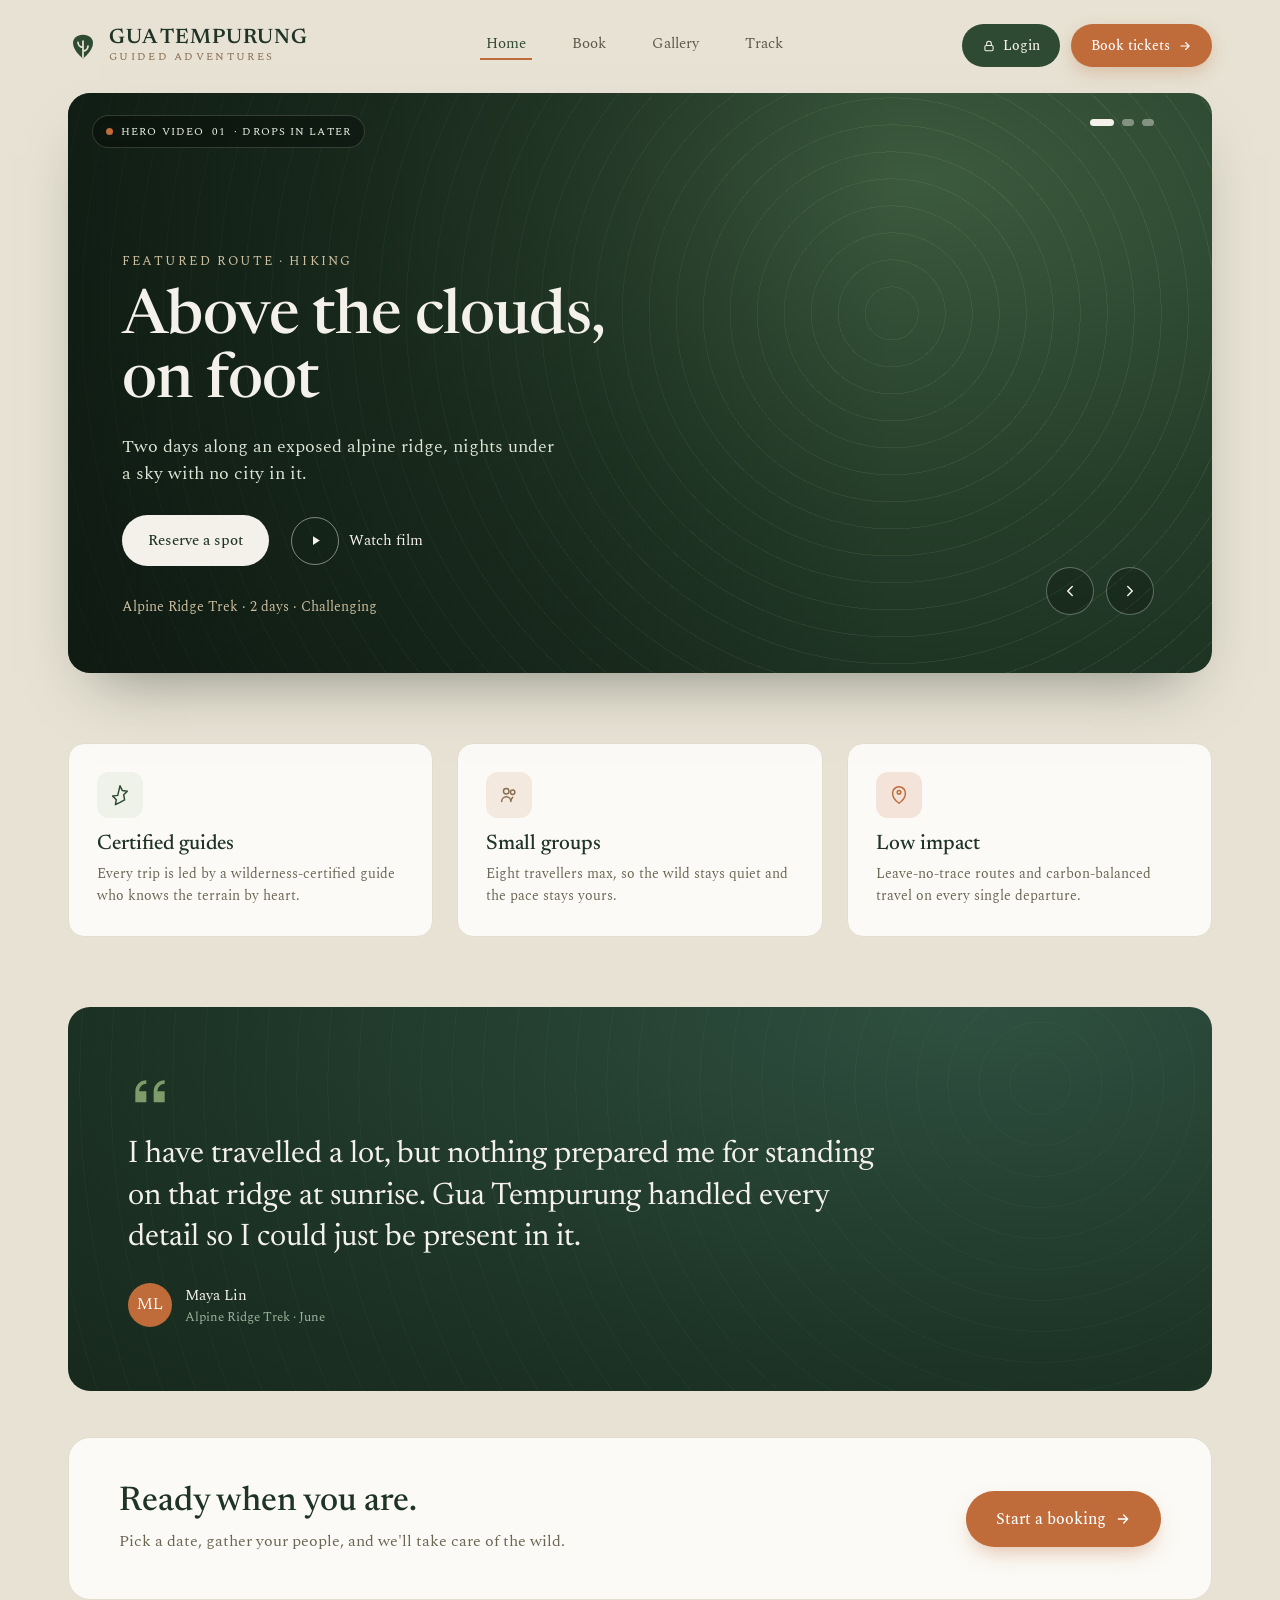
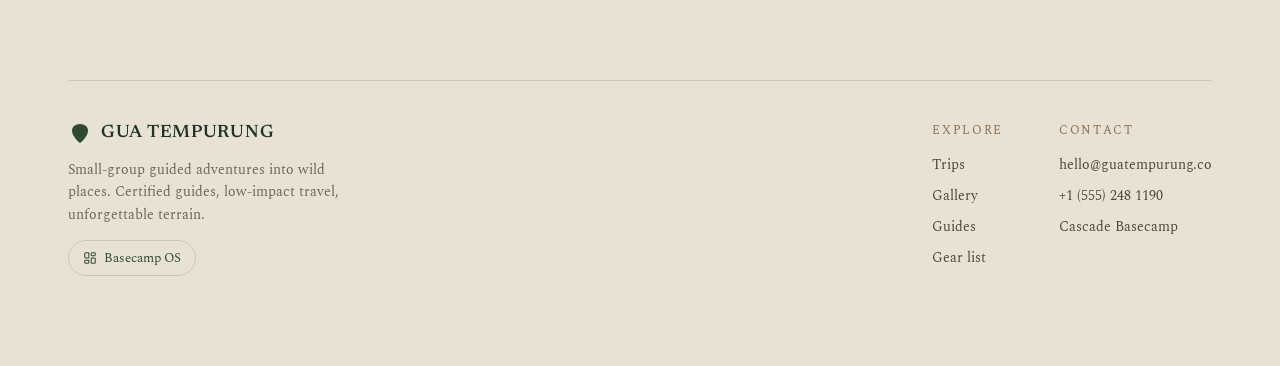
==== index.html @ bd35d7b7 "[Phase 9/Task 3] Desktop header Login button beside Book tickets === TECHNICAL CHANGES === • index.h" ====
<!DOCTYPE html>
<html lang="en">
<head>
  <meta charset="utf-8">
  <meta name="viewport" content="width=device-width, initial-scale=1">
  <title>Gua Tempurung — Guided Adventures</title>
  <link rel="preconnect" href="https://fonts.googleapis.com">
  <link rel="preconnect" href="https://fonts.gstatic.com" crossorigin>
  <link href="https://fonts.googleapis.com/css2?family=Newsreader:ital,opsz,wght@0,6..72,400;0,6..72,500;0,6..72,600;1,6..72,400;1,6..72,500&family=Spectral:ital,wght@0,300;0,400;0,500;0,600;1,400&display=swap" rel="stylesheet">
  <link rel="stylesheet" href="assets/css/base.css">
  <link rel="stylesheet" href="assets/css/landing.css">
</head>
<body>

<!-- ================= DESKTOP VIEW ================= -->
<div class="view-desktop wt-scroll">
  <div style="max-width:1200px;margin:0 auto;padding:0 28px 90px;">

    <header style="display:flex;align-items:center;justify-content:space-between;padding:24px 0 26px;">
      <div style="display:flex;align-items:center;gap:11px;">
        <svg width="30" height="30" viewBox="0 0 24 24" fill="none"><path d="M12 22C12 22 4 16 4 9.5C4 6 7 3 12 3C17 3 20 6 20 9.5C20 16 12 22 12 22Z" fill="#2f4a32"/><path d="M12 21V8M12 13C9.5 13 8 11 8 9M12 16C14.5 16 16 14 16 12" stroke="#e7e2d4" stroke-width="1.4" stroke-linecap="round"/></svg>
        <div style="line-height:1;">
          <div style="font-family:'Newsreader',serif;font-size:21px;font-weight:600;letter-spacing:.04em;color:#1f3326;">GUA TEMPURUNG</div>
          <div style="font-size:10.5px;letter-spacing:.22em;text-transform:uppercase;color:#8a6d4f;margin-top:3px;">Guided Adventures</div>
        </div>
      </div>
      <nav data-tab-group="landing" style="display:flex;align-items:center;gap:34px;">
        <button class="nav-link is-active" data-action="goHome" data-tab="home">Home</button>
        <button class="nav-link" data-action="goBook" data-tab="book">Book</button>
        <button class="nav-link" data-action="goGallery" data-tab="gallery">Gallery</button>
        <button class="nav-link" data-action="goTrack" data-tab="track">Track</button>
      </nav>
      <div style="display:flex;align-items:center;gap:11px;">
        <a href="login/" class="btn-green" style="display:flex;align-items:center;gap:7px;background:#2f4a32;color:#f4f1ea;font-size:14px;font-weight:500;padding:11px 20px;border-radius:999px;"><svg width="14" height="14" viewBox="0 0 24 24" fill="none"><rect x="5" y="11" width="14" height="9" rx="2" stroke="currentColor" stroke-width="1.8"/><path d="M8 11V8a4 4 0 018 0v3" stroke="currentColor" stroke-width="1.8"/></svg>Login</a>
        <button class="btn-orange" data-action="goBook" style="display:flex;align-items:center;gap:8px;background:#bf6b3a;color:#fff;font-size:14px;font-weight:500;padding:11px 20px;border-radius:999px;box-shadow:0 6px 16px rgba(191,107,58,.28);">Book tickets <svg width="14" height="14" viewBox="0 0 24 24" fill="none"><path d="M5 12h14M13 6l6 6-6 6" stroke="currentColor" stroke-width="2" stroke-linecap="round" stroke-linejoin="round"/></svg></button>
      </div>
    </header>

    <main data-panel-group="landing">

      <!-- ---------- HOME ---------- -->
      <section data-panel="home">
        <div style="position:relative;height:580px;border-radius:22px;overflow:hidden;box-shadow:0 30px 60px -30px rgba(22,38,27,.5);">
          <div data-bind-style="heroBg" style="position:absolute;inset:0;background:repeating-radial-gradient(circle at 72% 38%, transparent 0 26px, rgba(168,192,138,.10) 26px 27px), radial-gradient(120% 130% at 75% 15%, #3c5a3e 0%, #243d29 45%, #16261b 100%);"></div>
          <div style="position:absolute;inset:0;background:linear-gradient(90deg, rgba(11,20,14,.72) 0%, rgba(11,20,14,.35) 45%, transparent 72%);"></div>

          <div style="position:absolute;top:22px;left:24px;display:flex;align-items:center;gap:8px;background:rgba(0,0,0,.32);backdrop-filter:blur(4px);border:1px solid rgba(255,255,255,.16);color:#e9efe2;font-size:11px;letter-spacing:.1em;text-transform:uppercase;padding:7px 13px;border-radius:999px;">
            <span style="width:7px;height:7px;border-radius:50%;background:#bf6b3a;"></span>Hero video <span data-bind="heroNum">01</span> · drops in later
          </div>

          <div style="position:absolute;left:54px;bottom:56px;max-width:560px;color:#f4f1ea;">
            <div data-bind="heroKicker" style="font-size:13px;letter-spacing:.16em;text-transform:uppercase;color:#cdbf9f;margin-bottom:16px;">Featured route · Hiking</div>
            <h1 data-bind="heroTitle" style="font-family:'Newsreader',serif;font-weight:500;font-size:62px;line-height:1.03;margin:0 0 18px;letter-spacing:-.01em;">Above the clouds, on foot</h1>
            <p data-bind="heroSub" style="font-size:18px;line-height:1.5;color:#dfe6d6;margin:0 0 28px;max-width:440px;">Two days along an exposed alpine ridge, nights under a sky with no city in it.</p>
            <div style="display:flex;align-items:center;gap:16px;">
              <button data-action="goBook" style="display:flex;align-items:center;gap:9px;background:#f4f1ea;color:#1f3326;font-size:15px;font-weight:500;padding:14px 26px;border-radius:999px;">Reserve a spot</button>
              <button style="display:flex;align-items:center;gap:10px;color:#f4f1ea;font-size:15px;"><span style="display:flex;align-items:center;justify-content:center;width:48px;height:48px;border-radius:50%;border:1px solid rgba(255,255,255,.45);"><svg width="15" height="15" viewBox="0 0 24 24" fill="#f4f1ea"><path d="M8 5v14l11-7z"/></svg></span>Watch film</button>
            </div>
            <div data-bind="heroMeta" style="margin-top:30px;font-size:14px;color:#cdbf9f;">Alpine Ridge Trek · 2 days · Challenging</div>
          </div>

          <button data-action="heroPrev" style="position:absolute;right:118px;bottom:58px;width:48px;height:48px;border-radius:50%;border:1px solid rgba(255,255,255,.3);background:rgba(0,0,0,.22);color:#f4f1ea;display:flex;align-items:center;justify-content:center;"><svg width="18" height="18" viewBox="0 0 24 24" fill="none"><path d="M15 18l-6-6 6-6" stroke="currentColor" stroke-width="2" stroke-linecap="round" stroke-linejoin="round"/></svg></button>
          <button data-action="heroNext" style="position:absolute;right:58px;bottom:58px;width:48px;height:48px;border-radius:50%;border:1px solid rgba(255,255,255,.3);background:rgba(0,0,0,.22);color:#f4f1ea;display:flex;align-items:center;justify-content:center;"><svg width="18" height="18" viewBox="0 0 24 24" fill="none"><path d="M9 18l6-6-6-6" stroke="currentColor" stroke-width="2" stroke-linecap="round" stroke-linejoin="round"/></svg></button>

          <div data-hero-dots style="position:absolute;right:58px;top:26px;display:flex;gap:8px;">
            <button class="hero-dot" data-action="heroDot" data-arg="0" style="width:24px;height:7px;border-radius:999px;background:#f4f1ea;transition:all .3s;"></button>
            <button class="hero-dot" data-action="heroDot" data-arg="1" style="width:7px;height:7px;border-radius:999px;background:rgba(244,241,234,.42);transition:all .3s;"></button>
            <button class="hero-dot" data-action="heroDot" data-arg="2" style="width:7px;height:7px;border-radius:999px;background:rgba(244,241,234,.42);transition:all .3s;"></button>
          </div>
        </div>

        <div style="display:grid;grid-template-columns:repeat(3,1fr);gap:24px;margin-top:70px;">
          <div style="background:#fbfaf6;border:1px solid #e3ddcd;border-radius:16px;padding:28px;">
            <div style="width:46px;height:46px;border-radius:12px;background:#eef2e8;display:flex;align-items:center;justify-content:center;margin-bottom:16px;"><svg width="22" height="22" viewBox="0 0 24 24" fill="none"><path d="M12 2l2.5 5 5.5.8-4 3.9 1 5.5L12 20l-5 2.6 1-5.5-4-3.9 5.5-.8z" stroke="#2f4a32" stroke-width="1.6" stroke-linejoin="round"/></svg></div>
            <h3 style="font-family:'Newsreader',serif;font-weight:500;font-size:21px;margin:0 0 8px;color:#1f3326;">Certified guides</h3>
            <p style="font-size:14px;line-height:1.6;color:#6b6553;margin:0;">Every trip is led by a wilderness-certified guide who knows the terrain by heart.</p>
          </div>
          <div style="background:#fbfaf6;border:1px solid #e3ddcd;border-radius:16px;padding:28px;">
            <div style="width:46px;height:46px;border-radius:12px;background:#f3e9df;display:flex;align-items:center;justify-content:center;margin-bottom:16px;"><svg width="22" height="22" viewBox="0 0 24 24" fill="none"><circle cx="9" cy="8" r="3" stroke="#8a6d4f" stroke-width="1.6"/><circle cx="16" cy="9" r="2.4" stroke="#8a6d4f" stroke-width="1.6"/><path d="M4 19c0-2.8 2.2-5 5-5s5 2.2 5 5M14 19c0-1.9.8-3.6 2-4.5" stroke="#8a6d4f" stroke-width="1.6" stroke-linecap="round"/></svg></div>
            <h3 style="font-family:'Newsreader',serif;font-weight:500;font-size:21px;margin:0 0 8px;color:#1f3326;">Small groups</h3>
            <p style="font-size:14px;line-height:1.6;color:#6b6553;margin:0;">Eight travellers max, so the wild stays quiet and the pace stays yours.</p>
          </div>
          <div style="background:#fbfaf6;border:1px solid #e3ddcd;border-radius:16px;padding:28px;">
            <div style="width:46px;height:46px;border-radius:12px;background:#f3e3d8;display:flex;align-items:center;justify-content:center;margin-bottom:16px;"><svg width="22" height="22" viewBox="0 0 24 24" fill="none"><path d="M12 21s-7-5-7-11a7 7 0 0114 0c0 6-7 11-7 11z" stroke="#bf6b3a" stroke-width="1.6"/><path d="M12 11a2 2 0 100-4 2 2 0 000 4z" stroke="#bf6b3a" stroke-width="1.6"/></svg></div>
            <h3 style="font-family:'Newsreader',serif;font-weight:500;font-size:21px;margin:0 0 8px;color:#1f3326;">Low impact</h3>
            <p style="font-size:14px;line-height:1.6;color:#6b6553;margin:0;">Leave-no-trace routes and carbon-balanced travel on every single departure.</p>
          </div>
        </div>

        <div style="margin-top:70px;background:radial-gradient(120% 160% at 80% 0%, #2f5040 0%, #1c3325 60%, #16261b 100%);border-radius:22px;padding:64px 60px;position:relative;overflow:hidden;">
          <div style="position:absolute;inset:0;opacity:.4;background:repeating-radial-gradient(circle at 85% 20%, transparent 0 30px, rgba(168,192,138,.10) 30px 31px);"></div>
          <div style="position:relative;max-width:760px;">
            <svg width="44" height="44" viewBox="0 0 24 24" fill="#7e9b6a" style="margin-bottom:12px;"><path d="M10 11H6a4 4 0 014-4V5a6 6 0 00-6 6v6h6v-6zm10 0h-4a4 4 0 014-4V5a6 6 0 00-6 6v6h6v-6z"/></svg>
            <p style="font-family:'Newsreader',serif;font-weight:400;font-size:31px;line-height:1.35;color:#f4f1ea;margin:0 0 24px;">I have travelled a lot, but nothing prepared me for standing on that ridge at sunrise. Gua Tempurung handled every detail so I could just be present in it.</p>
            <div style="display:flex;align-items:center;gap:13px;">
              <div style="width:44px;height:44px;border-radius:50%;background:#bf6b3a;color:#fff;display:flex;align-items:center;justify-content:center;font-family:'Newsreader',serif;font-size:16px;">ML</div>
              <div><div style="color:#f4f1ea;font-size:15px;">Maya Lin</div><div style="color:#9bb39a;font-size:13px;">Alpine Ridge Trek · June</div></div>
            </div>
          </div>
        </div>

        <div style="margin-top:46px;display:flex;align-items:center;justify-content:space-between;gap:30px;background:#fbfaf6;border:1px solid #e3ddcd;border-radius:22px;padding:46px 50px;flex-wrap:wrap;">
          <div>
            <h2 style="font-family:'Newsreader',serif;font-weight:500;font-size:34px;line-height:1.08;margin:0 0 8px;color:#1f3326;">Ready when you are.</h2>
            <p style="font-size:16px;color:#6b6553;margin:0;">Pick a date, gather your people, and we'll take care of the wild.</p>
          </div>
          <button class="btn-orange" data-action="goBook" style="display:flex;align-items:center;gap:9px;background:#bf6b3a;color:#fff;font-size:16px;font-weight:500;padding:16px 30px;border-radius:999px;box-shadow:0 10px 22px -8px rgba(191,107,58,.5);white-space:nowrap;">Start a booking <svg width="16" height="16" viewBox="0 0 24 24" fill="none"><path d="M5 12h14M13 6l6 6-6 6" stroke="currentColor" stroke-width="2" stroke-linecap="round" stroke-linejoin="round"/></svg></button>
        </div>
      </section>

      <!-- ---------- BOOK ---------- -->
      <section data-panel="book" hidden style="padding-top:8px;">
        <div style="margin-bottom:30px;">
          <div style="font-size:12px;letter-spacing:.18em;text-transform:uppercase;color:#8a6d4f;margin-bottom:10px;">Book tickets</div>
          <h2 style="font-family:'Newsreader',serif;font-weight:500;font-size:38px;line-height:1.05;margin:0;color:#1f3326;">Reserve your visit</h2>
        </div>
        <div style="display:grid;grid-template-columns:1fr 380px;gap:30px;align-items:start;">
          <div style="display:flex;flex-direction:column;gap:26px;">
            <div style="background:#fbfaf6;border:1px solid #e3ddcd;border-radius:16px;padding:26px;">
              <div style="display:flex;align-items:center;justify-content:space-between;margin-bottom:20px;">
                <div style="font-size:13px;letter-spacing:.1em;text-transform:uppercase;color:#8a6d4f;">Choose a date</div>
                <div style="display:flex;align-items:center;gap:10px;">
                  <button class="btn-soft" data-action="prevMonth" style="width:36px;height:36px;border-radius:10px;border:1px solid #ddd6c5;background:#fff;color:#2f4a32;display:flex;align-items:center;justify-content:center;"><svg width="16" height="16" viewBox="0 0 24 24" fill="none"><path d="M15 18l-6-6 6-6" stroke="currentColor" stroke-width="2" stroke-linecap="round" stroke-linejoin="round"/></svg></button>
                  <span data-bind="calLabel" style="font-family:'Newsreader',serif;font-size:20px;color:#1f3326;min-width:168px;text-align:center;">July 2026</span>
                  <button class="btn-soft" data-action="nextMonth" style="width:36px;height:36px;border-radius:10px;border:1px solid #ddd6c5;background:#fff;color:#2f4a32;display:flex;align-items:center;justify-content:center;"><svg width="16" height="16" viewBox="0 0 24 24" fill="none"><path d="M9 18l6-6-6-6" stroke="currentColor" stroke-width="2" stroke-linecap="round" stroke-linejoin="round"/></svg></button>
                </div>
              </div>
              <div style="display:grid;grid-template-columns:repeat(7,1fr);gap:6px;margin-bottom:8px;">
                <span style="text-align:center;font-size:11px;letter-spacing:.04em;text-transform:uppercase;color:#9a9382;padding:4px 0;">Sun</span>
                <span style="text-align:center;font-size:11px;letter-spacing:.04em;text-transform:uppercase;color:#9a9382;padding:4px 0;">Mon</span>
                <span style="text-align:center;font-size:11px;letter-spacing:.04em;text-transform:uppercase;color:#9a9382;padding:4px 0;">Tue</span>
                <span style="text-align:center;font-size:11px;letter-spacing:.04em;text-transform:uppercase;color:#9a9382;padding:4px 0;">Wed</span>
                <span style="text-align:center;font-size:11px;letter-spacing:.04em;text-transform:uppercase;color:#9a9382;padding:4px 0;">Thu</span>
                <span style="text-align:center;font-size:11px;letter-spacing:.04em;text-transform:uppercase;color:#9a9382;padding:4px 0;">Fri</span>
                <span style="text-align:center;font-size:11px;letter-spacing:.04em;text-transform:uppercase;color:#9a9382;padding:4px 0;">Sat</span>
              </div>
              <div data-cal-grid="landing" style="display:grid;grid-template-columns:repeat(7,1fr);gap:6px;"></div>
              <div style="display:flex;align-items:center;gap:18px;margin-top:16px;padding-top:14px;border-top:1px solid #ece6d7;font-size:12px;color:#6b6553;">
                <span style="display:flex;align-items:center;gap:6px;"><span style="width:8px;height:8px;border-radius:50%;background:#2f4a32;"></span>Available</span>
                <span style="display:flex;align-items:center;gap:6px;"><span style="width:8px;height:8px;border-radius:50%;background:#c47a3f;"></span>Limited</span>
                <span style="display:flex;align-items:center;gap:6px;"><span style="width:8px;height:8px;border-radius:50%;background:#cbbfae;"></span>Sold out</span>
              </div>
            </div>
          </div>

          <div style="position:sticky;top:78px;background:#16261b;border-radius:18px;padding:28px;color:#f4f1ea;box-shadow:0 24px 44px -26px rgba(22,38,27,.7);">
            <div style="font-size:12px;letter-spacing:.16em;text-transform:uppercase;color:#9bb39a;margin-bottom:18px;">Your visit</div>
            <div data-bind="selWeekdayLabel" style="font-size:13px;color:#9bb39a;margin-bottom:5px;">Saturday</div>
            <div data-bind="selDateBig" style="font-family:'Newsreader',serif;font-size:36px;line-height:1;margin-bottom:3px;">Jul 12</div>
            <div data-bind="selYearLabel" style="font-size:15px;color:#bcd0b4;margin-bottom:18px;">2026</div>

            <!-- confirmation -->
            <div data-show="hasBooked" hidden style="text-align:center;padding:6px 0 4px;">
              <div style="width:54px;height:54px;border-radius:50%;background:#2f4a32;display:flex;align-items:center;justify-content:center;margin:0 auto 14px;"><svg width="26" height="26" viewBox="0 0 24 24" fill="none"><path d="M5 12l4 4L19 7" stroke="#f4f1ea" stroke-width="2.5" stroke-linecap="round" stroke-linejoin="round"/></svg></div>
              <div style="font-family:'Newsreader',serif;font-size:23px;margin-bottom:5px;">Tickets booked</div>
              <div style="font-size:14px;color:#bcd0b4;margin-bottom:12px;"><span data-bind="lastTickets">2</span> ticket(s) · <span data-bind="selDateBig">Jul 12</span>, <span data-bind="selYearLabel">2026</span></div>
              <div style="display:inline-flex;align-items:center;gap:8px;background:rgba(255,255,255,.08);border:1px solid rgba(255,255,255,.14);border-radius:999px;padding:8px 15px;font-size:14px;color:#cdd9c5;">Reference <span data-bind="lastRef" style="font-family:'Newsreader',serif;color:#fff;letter-spacing:.03em;">GT-2050</span></div>
              <button class="btn-orange" data-action="goTrack" style="width:100%;margin-top:18px;background:#bf6b3a;color:#fff;font-size:15px;font-weight:500;padding:14px;border-radius:11px;">Track this booking</button>
              <button data-action="clearBooking" style="width:100%;margin-top:10px;background:rgba(255,255,255,.1);border:1px solid rgba(255,255,255,.18);color:#f4f1ea;font-size:15px;padding:13px;border-radius:11px;">Book another date</button>
            </div>

            <!-- booking open -->
            <div data-show="bookingOpen">
              <div style="display:flex;align-items:center;justify-content:space-between;margin-bottom:11px;">
                <span data-bind="spotsLeftLabel" data-bind-style="availChipStyle" style="display:inline-flex;align-items:center;gap:7px;padding:5px 12px;border-radius:999px;background:#dfe9da;color:#2f4a32;font-size:13px;font-weight:600;"><span style="width:7px;height:7px;border-radius:50%;background:currentColor;"></span>28 of 40 left</span>
                <span data-bind="availPctLabel" style="font-size:13px;color:#9bb39a;">30% booked</span>
              </div>
              <div style="height:7px;border-radius:999px;background:rgba(255,255,255,.12);overflow:hidden;margin-bottom:22px;"><div data-bind-style="availFillStyle" style="width:30%;height:100%;border-radius:999px;background:#2f4a32;"></div></div>

              <div data-show="selSoldout" hidden style="background:rgba(168,85,46,.16);border:1px solid rgba(191,107,58,.4);border-radius:12px;padding:16px;text-align:center;color:#e9c4ad;font-size:14px;line-height:1.5;">This date is sold out. Pick another date on the calendar.</div>

              <div data-show="selAvailable">
                <div style="display:flex;align-items:center;justify-content:space-between;margin-bottom:16px;">
                  <span style="color:#cdd9c5;font-size:15px;">Tickets</span>
                  <div style="display:flex;align-items:center;gap:14px;">
                    <button data-action="decTicket" style="width:36px;height:36px;border-radius:10px;border:1px solid rgba(255,255,255,.25);color:#f4f1ea;font-size:20px;display:flex;align-items:center;justify-content:center;">−</button>
                    <span data-bind="ticketQty" style="font-family:'Newsreader',serif;font-size:24px;min-width:24px;text-align:center;">2</span>
                    <button data-action="incTicket" style="width:36px;height:36px;border-radius:10px;border:1px solid rgba(255,255,255,.25);color:#f4f1ea;font-size:20px;display:flex;align-items:center;justify-content:center;">+</button>
                  </div>
                </div>
                <div style="display:flex;flex-direction:column;gap:11px;font-size:15px;border-top:1px solid rgba(255,255,255,.12);padding-top:16px;">
                  <div style="display:flex;justify-content:space-between;"><span style="color:#cdd9c5;"><span data-bind="ticketPriceLabel">$48</span> × <span data-bind="ticketQty">2</span></span><span data-bind="ticketTotalLabel">$96</span></div>
                  <div style="display:flex;justify-content:space-between;align-items:baseline;border-top:1px solid rgba(255,255,255,.12);padding-top:14px;"><span style="color:#cdd9c5;">Total</span><span data-bind="ticketTotalLabel" style="font-family:'Newsreader',serif;font-size:28px;">$96</span></div>
                </div>
                <button class="btn-orange" data-action="bookTickets" style="width:100%;margin-top:20px;background:#bf6b3a;color:#fff;font-size:16px;font-weight:500;padding:15px;border-radius:12px;">Book tickets</button>
                <div style="display:flex;align-items:center;gap:8px;justify-content:center;margin-top:14px;font-size:12.5px;color:#9bb39a;"><svg width="13" height="13" viewBox="0 0 24 24" fill="none"><rect x="5" y="11" width="14" height="9" rx="2" stroke="currentColor" stroke-width="1.8"/><path d="M8 11V8a4 4 0 018 0v3" stroke="currentColor" stroke-width="1.8"/></svg>Free cancellation up to 7 days before</div>
              </div>
            </div>
          </div>
        </div>
      </section>

      <!-- ---------- GALLERY ---------- -->
      <section data-panel="gallery" hidden style="padding-top:8px;">
        <div style="display:flex;align-items:flex-end;justify-content:space-between;margin-bottom:26px;flex-wrap:wrap;gap:18px;">
          <div>
            <div style="font-size:12px;letter-spacing:.18em;text-transform:uppercase;color:#8a6d4f;margin-bottom:10px;">Gallery</div>
            <h2 style="font-family:'Newsreader',serif;font-weight:500;font-size:38px;line-height:1.05;margin:0;color:#1f3326;">From the field</h2>
          </div>
          <div data-gal-toggle style="display:flex;background:#fbfaf6;border:1px solid #e3ddcd;border-radius:999px;padding:4px;">
            <button class="gal-toggle is-active" data-action="setGalVideos" data-gtab="videos"><svg width="15" height="15" viewBox="0 0 24 24" fill="none"><rect x="3" y="6" width="13" height="12" rx="2" stroke="currentColor" stroke-width="1.8"/><path d="M16 10l5-3v10l-5-3" stroke="currentColor" stroke-width="1.8" stroke-linejoin="round"/></svg>Videos</button>
            <button class="gal-toggle" data-action="setGalPhotos" data-gtab="photos"><svg width="15" height="15" viewBox="0 0 24 24" fill="none"><rect x="3" y="4" width="18" height="16" rx="2" stroke="currentColor" stroke-width="1.8"/><circle cx="8.5" cy="9" r="1.7" stroke="currentColor" stroke-width="1.6"/><path d="M5 18l5-5 4 3 2-2 3 3" stroke="currentColor" stroke-width="1.8" stroke-linejoin="round"/></svg>Photos</button>
          </div>
        </div>

        <div data-gallery="videos" style="display:grid;grid-template-columns:repeat(3,1fr);gap:20px;">
          <div class="hov-lift" style="position:relative;height:230px;border-radius:16px;overflow:hidden;background:radial-gradient(120% 120% at 70% 20%, #3c5a3e, #16261b);cursor:pointer;"><div style="position:absolute;inset:0;background:linear-gradient(180deg, transparent 40%, rgba(11,20,14,.7) 100%);"></div><span style="position:absolute;top:13px;left:13px;display:flex;align-items:center;gap:6px;background:rgba(0,0,0,.35);border:1px solid rgba(255,255,255,.18);color:#e9efe2;font-size:10.5px;letter-spacing:.08em;text-transform:uppercase;padding:5px 10px;border-radius:999px;"><span style="width:6px;height:6px;border-radius:50%;background:#bf6b3a;"></span>Video · later</span><span style="position:absolute;top:50%;left:50%;transform:translate(-50%,-50%);width:56px;height:56px;border-radius:50%;background:rgba(244,241,234,.92);display:flex;align-items:center;justify-content:center;"><svg width="20" height="20" viewBox="0 0 24 24" fill="#1f3326"><path d="M8 5v14l11-7z"/></svg></span><span style="position:absolute;bottom:13px;left:14px;color:#f4f1ea;font-family:'Newsreader',serif;font-size:18px;">Summit at dawn</span><span style="position:absolute;bottom:14px;right:14px;background:rgba(0,0,0,.5);color:#f4f1ea;font-size:12px;padding:3px 9px;border-radius:6px;font-variant-numeric:tabular-nums;">1:24</span></div>
          <div class="hov-lift" style="position:relative;height:230px;border-radius:16px;overflow:hidden;background:radial-gradient(120% 120% at 70% 20%, #2f5a52, #14292a);cursor:pointer;"><div style="position:absolute;inset:0;background:linear-gradient(180deg, transparent 40%, rgba(11,20,14,.7) 100%);"></div><span style="position:absolute;top:13px;left:13px;display:flex;align-items:center;gap:6px;background:rgba(0,0,0,.35);border:1px solid rgba(255,255,255,.18);color:#e9efe2;font-size:10.5px;letter-spacing:.08em;text-transform:uppercase;padding:5px 10px;border-radius:999px;"><span style="width:6px;height:6px;border-radius:50%;background:#bf6b3a;"></span>Video · later</span><span style="position:absolute;top:50%;left:50%;transform:translate(-50%,-50%);width:56px;height:56px;border-radius:50%;background:rgba(244,241,234,.92);display:flex;align-items:center;justify-content:center;"><svg width="20" height="20" viewBox="0 0 24 24" fill="#1f3326"><path d="M8 5v14l11-7z"/></svg></span><span style="position:absolute;bottom:13px;left:14px;color:#f4f1ea;font-family:'Newsreader',serif;font-size:18px;">River run</span><span style="position:absolute;bottom:14px;right:14px;background:rgba(0,0,0,.5);color:#f4f1ea;font-size:12px;padding:3px 9px;border-radius:6px;font-variant-numeric:tabular-nums;">0:58</span></div>
          <div class="hov-lift" style="position:relative;height:230px;border-radius:16px;overflow:hidden;background:radial-gradient(120% 120% at 70% 20%, #5a4a32, #211a12);cursor:pointer;"><div style="position:absolute;inset:0;background:linear-gradient(180deg, transparent 40%, rgba(11,20,14,.7) 100%);"></div><span style="position:absolute;top:13px;left:13px;display:flex;align-items:center;gap:6px;background:rgba(0,0,0,.35);border:1px solid rgba(255,255,255,.18);color:#e9efe2;font-size:10.5px;letter-spacing:.08em;text-transform:uppercase;padding:5px 10px;border-radius:999px;"><span style="width:6px;height:6px;border-radius:50%;background:#bf6b3a;"></span>Video · later</span><span style="position:absolute;top:50%;left:50%;transform:translate(-50%,-50%);width:56px;height:56px;border-radius:50%;background:rgba(244,241,234,.92);display:flex;align-items:center;justify-content:center;"><svg width="20" height="20" viewBox="0 0 24 24" fill="#1f3326"><path d="M8 5v14l11-7z"/></svg></span><span style="position:absolute;bottom:13px;left:14px;color:#f4f1ea;font-family:'Newsreader',serif;font-size:18px;">Into the canyon</span><span style="position:absolute;bottom:14px;right:14px;background:rgba(0,0,0,.5);color:#f4f1ea;font-size:12px;padding:3px 9px;border-radius:6px;font-variant-numeric:tabular-nums;">2:10</span></div>
          <div class="hov-lift" style="position:relative;height:230px;border-radius:16px;overflow:hidden;background:radial-gradient(120% 120% at 70% 20%, #46603a, #1b2913);cursor:pointer;"><div style="position:absolute;inset:0;background:linear-gradient(180deg, transparent 40%, rgba(11,20,14,.7) 100%);"></div><span style="position:absolute;top:13px;left:13px;display:flex;align-items:center;gap:6px;background:rgba(0,0,0,.35);border:1px solid rgba(255,255,255,.18);color:#e9efe2;font-size:10.5px;letter-spacing:.08em;text-transform:uppercase;padding:5px 10px;border-radius:999px;"><span style="width:6px;height:6px;border-radius:50%;background:#bf6b3a;"></span>Video · later</span><span style="position:absolute;top:50%;left:50%;transform:translate(-50%,-50%);width:56px;height:56px;border-radius:50%;background:rgba(244,241,234,.92);display:flex;align-items:center;justify-content:center;"><svg width="20" height="20" viewBox="0 0 24 24" fill="#1f3326"><path d="M8 5v14l11-7z"/></svg></span><span style="position:absolute;bottom:13px;left:14px;color:#f4f1ea;font-family:'Newsreader',serif;font-size:18px;">Forest light</span><span style="position:absolute;bottom:14px;right:14px;background:rgba(0,0,0,.5);color:#f4f1ea;font-size:12px;padding:3px 9px;border-radius:6px;font-variant-numeric:tabular-nums;">1:46</span></div>
          <div class="hov-lift" style="position:relative;height:230px;border-radius:16px;overflow:hidden;background:radial-gradient(120% 120% at 70% 20%, #2c3b4f, #121821);cursor:pointer;"><div style="position:absolute;inset:0;background:linear-gradient(180deg, transparent 40%, rgba(11,20,14,.7) 100%);"></div><span style="position:absolute;top:13px;left:13px;display:flex;align-items:center;gap:6px;background:rgba(0,0,0,.35);border:1px solid rgba(255,255,255,.18);color:#e9efe2;font-size:10.5px;letter-spacing:.08em;text-transform:uppercase;padding:5px 10px;border-radius:999px;"><span style="width:6px;height:6px;border-radius:50%;background:#bf6b3a;"></span>Video · later</span><span style="position:absolute;top:50%;left:50%;transform:translate(-50%,-50%);width:56px;height:56px;border-radius:50%;background:rgba(244,241,234,.92);display:flex;align-items:center;justify-content:center;"><svg width="20" height="20" viewBox="0 0 24 24" fill="#1f3326"><path d="M8 5v14l11-7z"/></svg></span><span style="position:absolute;bottom:13px;left:14px;color:#f4f1ea;font-family:'Newsreader',serif;font-size:18px;">Camp under stars</span><span style="position:absolute;bottom:14px;right:14px;background:rgba(0,0,0,.5);color:#f4f1ea;font-size:12px;padding:3px 9px;border-radius:6px;font-variant-numeric:tabular-nums;">3:02</span></div>
          <div class="hov-lift" style="position:relative;height:230px;border-radius:16px;overflow:hidden;background:radial-gradient(120% 120% at 70% 20%, #3c5a3e, #16261b);cursor:pointer;"><div style="position:absolute;inset:0;background:linear-gradient(180deg, transparent 40%, rgba(11,20,14,.7) 100%);"></div><span style="position:absolute;top:13px;left:13px;display:flex;align-items:center;gap:6px;background:rgba(0,0,0,.35);border:1px solid rgba(255,255,255,.18);color:#e9efe2;font-size:10.5px;letter-spacing:.08em;text-transform:uppercase;padding:5px 10px;border-radius:999px;"><span style="width:6px;height:6px;border-radius:50%;background:#bf6b3a;"></span>Video · later</span><span style="position:absolute;top:50%;left:50%;transform:translate(-50%,-50%);width:56px;height:56px;border-radius:50%;background:rgba(244,241,234,.92);display:flex;align-items:center;justify-content:center;"><svg width="20" height="20" viewBox="0 0 24 24" fill="#1f3326"><path d="M8 5v14l11-7z"/></svg></span><span style="position:absolute;bottom:13px;left:14px;color:#f4f1ea;font-family:'Newsreader',serif;font-size:18px;">Ridge traverse</span><span style="position:absolute;bottom:14px;right:14px;background:rgba(0,0,0,.5);color:#f4f1ea;font-size:12px;padding:3px 9px;border-radius:6px;font-variant-numeric:tabular-nums;">1:12</span></div>
        </div>

        <div data-gallery="photos" hidden style="display:grid;grid-template-columns:repeat(4,1fr);gap:18px;">
          <div><div class="img-slot" style="height:210px;">Drop image</div><div style="font-size:13px;color:#6b6553;margin-top:9px;padding-left:2px;">Trailhead</div></div>
          <div><div class="img-slot" style="height:210px;">Drop image</div><div style="font-size:13px;color:#6b6553;margin-top:9px;padding-left:2px;">Switchbacks</div></div>
          <div><div class="img-slot" style="height:210px;">Drop image</div><div style="font-size:13px;color:#6b6553;margin-top:9px;padding-left:2px;">Glacier melt</div></div>
          <div><div class="img-slot" style="height:210px;">Drop image</div><div style="font-size:13px;color:#6b6553;margin-top:9px;padding-left:2px;">Old growth</div></div>
          <div><div class="img-slot" style="height:210px;">Drop image</div><div style="font-size:13px;color:#6b6553;margin-top:9px;padding-left:2px;">Cliff edge</div></div>
          <div><div class="img-slot" style="height:210px;">Drop image</div><div style="font-size:13px;color:#6b6553;margin-top:9px;padding-left:2px;">Base camp</div></div>
          <div><div class="img-slot" style="height:210px;">Drop image</div><div style="font-size:13px;color:#6b6553;margin-top:9px;padding-left:2px;">Wildflowers</div></div>
          <div><div class="img-slot" style="height:210px;">Drop image</div><div style="font-size:13px;color:#6b6553;margin-top:9px;padding-left:2px;">Summit view</div></div>
        </div>
      </section>

      <!-- ---------- TRACK ---------- -->
      <section data-panel="track" hidden style="padding-top:8px;max-width:840px;margin:0 auto;">
        <div style="text-align:center;margin-bottom:30px;">
          <div style="font-size:12px;letter-spacing:.18em;text-transform:uppercase;color:#8a6d4f;margin-bottom:10px;">Track</div>
          <h2 style="font-family:'Newsreader',serif;font-weight:500;font-size:38px;line-height:1.05;margin:0 0 8px;color:#1f3326;">Where's my booking?</h2>
          <p style="font-size:16px;color:#6b6553;margin:0;">Enter your reference to see your trip status in real time.</p>
        </div>
        <div style="display:flex;gap:12px;background:#fbfaf6;border:1px solid #e3ddcd;border-radius:16px;padding:16px;margin-bottom:26px;flex-wrap:wrap;">
          <input class="inp" value="GT-2048" style="flex:1;min-width:160px;border:1px solid #ddd6c5;border-radius:11px;padding:13px 15px;background:#fff;font-size:15px;color:#23291f;letter-spacing:.04em;">
          <input class="inp" placeholder="Email on booking" style="flex:1.4;min-width:200px;border:1px solid #ddd6c5;border-radius:11px;padding:13px 15px;background:#fff;font-size:15px;color:#23291f;">
          <button class="btn-green" style="background:#2f4a32;color:#f4f1ea;font-size:15px;font-weight:500;padding:13px 26px;border-radius:11px;">Track</button>
        </div>

        <div style="background:#fbfaf6;border:1px solid #e3ddcd;border-radius:18px;padding:30px 32px;">
          <div style="display:flex;align-items:center;justify-content:space-between;flex-wrap:wrap;gap:12px;border-bottom:1px solid #ece6d7;padding-bottom:22px;margin-bottom:26px;">
            <div>
              <div style="font-family:'Newsreader',serif;font-size:24px;color:#1f3326;">Gua Tempurung Entry · <span data-bind="trackTickets">2</span> tickets</div>
              <div style="font-size:14px;color:#8a6d4f;margin-top:3px;">Ref <span data-bind="trackRef">GT-2048</span> · <span data-bind="trackDate">Saturday, July 11</span></div>
            </div>
            <span style="display:inline-flex;align-items:center;gap:7px;background:#dfe9da;color:#2f4a32;border:1px solid #bcd3b1;font-size:13px;font-weight:600;padding:7px 14px;border-radius:999px;"><span style="width:7px;height:7px;border-radius:50%;background:#2f4a32;"></span>Confirmed</span>
          </div>

          <div style="display:flex;align-items:flex-start;margin-bottom:30px;">
            <div style="flex:1;display:flex;flex-direction:column;align-items:center;">
              <div style="display:flex;align-items:center;width:100%;"><div style="flex:1;height:2px;background:transparent;"></div><div style="width:34px;height:34px;border-radius:50%;background:#2f4a32;color:#fff;display:flex;align-items:center;justify-content:center;font-size:14px;font-weight:600;flex-shrink:0;"><svg width="15" height="15" viewBox="0 0 24 24" fill="none"><path d="M5 12l4 4L19 7" stroke="currentColor" stroke-width="2.4" stroke-linecap="round" stroke-linejoin="round"/></svg></div><div style="flex:1;height:2px;background:#2f4a32;"></div></div>
              <div style="font-size:12.5px;color:#23291f;margin-top:10px;text-align:center;">Booked</div>
            </div>
            <div style="flex:1;display:flex;flex-direction:column;align-items:center;">
              <div style="display:flex;align-items:center;width:100%;"><div style="flex:1;height:2px;background:#2f4a32;"></div><div style="width:34px;height:34px;border-radius:50%;background:#bf6b3a;color:#fff;display:flex;align-items:center;justify-content:center;font-size:14px;font-weight:600;flex-shrink:0;">2</div><div style="flex:1;height:2px;background:#e0d9c8;"></div></div>
              <div style="font-size:12.5px;color:#23291f;margin-top:10px;text-align:center;">Confirmed</div>
            </div>
            <div style="flex:1;display:flex;flex-direction:column;align-items:center;">
              <div style="display:flex;align-items:center;width:100%;"><div style="flex:1;height:2px;background:#e0d9c8;"></div><div style="width:34px;height:34px;border-radius:50%;background:#e0d9c8;color:#9a9382;display:flex;align-items:center;justify-content:center;font-size:14px;font-weight:600;flex-shrink:0;">3</div><div style="flex:1;height:2px;background:#e0d9c8;"></div></div>
              <div style="font-size:12.5px;color:#9a9382;margin-top:10px;text-align:center;">Ready to check in</div>
            </div>
            <div style="flex:1;display:flex;flex-direction:column;align-items:center;">
              <div style="display:flex;align-items:center;width:100%;"><div style="flex:1;height:2px;background:#e0d9c8;"></div><div style="width:34px;height:34px;border-radius:50%;background:#e0d9c8;color:#9a9382;display:flex;align-items:center;justify-content:center;font-size:14px;font-weight:600;flex-shrink:0;">4</div><div style="flex:1;height:2px;background:#e0d9c8;"></div></div>
              <div style="font-size:12.5px;color:#9a9382;margin-top:10px;text-align:center;">Checked in</div>
            </div>
            <div style="flex:1;display:flex;flex-direction:column;align-items:center;">
              <div style="display:flex;align-items:center;width:100%;"><div style="flex:1;height:2px;background:#e0d9c8;"></div><div style="width:34px;height:34px;border-radius:50%;background:#e0d9c8;color:#9a9382;display:flex;align-items:center;justify-content:center;font-size:14px;font-weight:600;flex-shrink:0;">5</div><div style="flex:1;height:2px;background:transparent;"></div></div>
              <div style="font-size:12.5px;color:#9a9382;margin-top:10px;text-align:center;">Completed</div>
            </div>
          </div>

          <div style="display:grid;grid-template-columns:repeat(3,1fr);gap:16px;">
            <div style="background:#fff;border:1px solid #ece6d7;border-radius:13px;padding:17px;"><div style="font-size:12px;letter-spacing:.1em;text-transform:uppercase;color:#9a9382;margin-bottom:7px;">Visit date</div><div data-bind="trackDate" style="font-size:15px;color:#23291f;">Saturday, July 11</div></div>
            <div style="background:#fff;border:1px solid #ece6d7;border-radius:13px;padding:17px;"><div style="font-size:12px;letter-spacing:.1em;text-transform:uppercase;color:#9a9382;margin-bottom:7px;">Tickets</div><div style="font-size:15px;color:#23291f;"><span data-bind="trackTickets">2</span> admitted</div></div>
            <div style="background:#fff;border:1px solid #ece6d7;border-radius:13px;padding:17px;"><div style="font-size:12px;letter-spacing:.1em;text-transform:uppercase;color:#9a9382;margin-bottom:7px;">Venue</div><div data-bind="trackVenue" style="font-size:15px;color:#23291f;">Gua Tempurung Basecamp</div></div>
          </div>

          <div style="display:flex;align-items:center;gap:12px;background:#eef2e8;border:1px solid #d3e0c9;border-radius:13px;padding:15px 18px;margin-top:18px;">
            <svg width="20" height="20" viewBox="0 0 24 24" fill="none"><circle cx="12" cy="12" r="9" stroke="#2f4a32" stroke-width="1.8"/><path d="M12 8v5M12 16h.01" stroke="#2f4a32" stroke-width="1.8" stroke-linecap="round"/></svg>
            <span style="font-size:14px;color:#3a4a33;">Show this reference and a photo ID at the gate on your visit date. <span data-bind="trackGates">Gates open 8:00 AM</span>.</span>
          </div>
        </div>
      </section>

    </main>

    <footer style="margin-top:80px;border-top:1px solid #cfc7b4;padding-top:40px;display:flex;justify-content:space-between;flex-wrap:wrap;gap:30px;">
      <div style="max-width:300px;">
        <div style="display:flex;align-items:center;gap:9px;margin-bottom:14px;">
          <svg width="24" height="24" viewBox="0 0 24 24" fill="none"><path d="M12 22C12 22 4 16 4 9.5C4 6 7 3 12 3C17 3 20 6 20 9.5C20 16 12 22 12 22Z" fill="#2f4a32"/></svg>
          <span style="font-family:'Newsreader',serif;font-size:18px;font-weight:600;letter-spacing:.04em;color:#1f3326;">GUA TEMPURUNG</span>
        </div>
        <p style="font-size:14px;line-height:1.6;color:#6b6553;margin:0 0 14px;">Small-group guided adventures into wild places. Certified guides, low-impact travel, unforgettable terrain.</p>
        <a href="admin/" style="display:inline-flex;align-items:center;gap:7px;font-size:13px;color:#2f4a32;border:1px solid #cfc7b4;border-radius:999px;padding:7px 14px;"><svg width="14" height="14" viewBox="0 0 24 24" fill="none"><rect x="3" y="3" width="7" height="9" rx="1.5" stroke="currentColor" stroke-width="1.8"/><rect x="14" y="3" width="7" height="5" rx="1.5" stroke="currentColor" stroke-width="1.8"/><rect x="14" y="12" width="7" height="9" rx="1.5" stroke="currentColor" stroke-width="1.8"/><rect x="3" y="16" width="7" height="5" rx="1.5" stroke="currentColor" stroke-width="1.8"/></svg>Basecamp OS</a>
      </div>
      <div style="display:flex;gap:56px;">
        <div>
          <div style="font-size:12px;letter-spacing:.14em;text-transform:uppercase;color:#8a6d4f;margin-bottom:14px;">Explore</div>
          <div style="display:flex;flex-direction:column;gap:10px;font-size:14px;color:#4a4636;">
            <span>Trips</span><span>Gallery</span><span>Guides</span><span>Gear list</span>
          </div>
        </div>
        <div>
          <div style="font-size:12px;letter-spacing:.14em;text-transform:uppercase;color:#8a6d4f;margin-bottom:14px;">Contact</div>
          <div style="display:flex;flex-direction:column;gap:10px;font-size:14px;color:#4a4636;">
            <span>hello@guatempurung.co</span><span>+1 (555) 248 1190</span><span>Cascade Basecamp</span>
          </div>
        </div>
      </div>
    </footer>

  </div>
</div>

<!-- ================= MOBILE VIEW ================= -->
<div class="view-mobile">
  <div class="m-shell">
    <div class="m-scroll wt-scroll" data-panel-group="landing">

      <!-- mobile Home -->
      <div data-panel="home">
        <div style="position:relative;height:620px;overflow:hidden;">
          <div data-bind-style="heroBg" style="position:absolute;inset:0;background:repeating-radial-gradient(circle at 72% 38%, transparent 0 26px, rgba(168,192,138,.10) 26px 27px), radial-gradient(120% 130% at 75% 15%, #3c5a3e 0%, #243d29 45%, #16261b 100%);"></div>
          <div style="position:absolute;inset:0;background:linear-gradient(180deg, rgba(11,20,14,.25) 0%, rgba(11,20,14,.2) 40%, rgba(11,20,14,.85) 100%);"></div>
          <div style="position:absolute;top:18px;left:18px;display:flex;align-items:center;gap:8px;background:rgba(0,0,0,.34);border:1px solid rgba(255,255,255,.16);color:#e9efe2;font-size:10px;letter-spacing:.08em;text-transform:uppercase;padding:6px 11px;border-radius:999px;"><span style="width:6px;height:6px;border-radius:50%;background:#bf6b3a;"></span>Hero video <span data-bind="heroNum">01</span></div>
          <div style="position:absolute;top:16px;right:18px;display:flex;gap:6px;">
            <button class="hero-dot" data-action="heroDot" data-arg="0" style="width:24px;height:7px;border-radius:999px;background:#f4f1ea;transition:all .3s;"></button>
            <button class="hero-dot" data-action="heroDot" data-arg="1" style="width:7px;height:7px;border-radius:999px;background:rgba(244,241,234,.42);transition:all .3s;"></button>
            <button class="hero-dot" data-action="heroDot" data-arg="2" style="width:7px;height:7px;border-radius:999px;background:rgba(244,241,234,.42);transition:all .3s;"></button>
          </div>
          <div style="position:absolute;left:22px;right:22px;bottom:26px;color:#f4f1ea;">
            <div data-bind="heroKicker" style="font-size:11px;letter-spacing:.14em;text-transform:uppercase;color:#cdbf9f;margin-bottom:10px;">Featured route · Hiking</div>
            <h1 data-bind="heroTitle" style="font-family:'Newsreader',serif;font-weight:500;font-size:38px;line-height:1.04;margin:0 0 12px;">Above the clouds, on foot</h1>
            <p data-bind="heroSub" style="font-size:14.5px;line-height:1.5;color:#dfe6d6;margin:0 0 18px;">Two days along an exposed alpine ridge, nights under a sky with no city in it.</p>
            <button data-action="goBook" style="display:inline-flex;align-items:center;gap:8px;background:#f4f1ea;color:#1f3326;font-size:14px;font-weight:500;padding:12px 22px;border-radius:999px;">Reserve a spot <svg width="14" height="14" viewBox="0 0 24 24" fill="none"><path d="M5 12h14M13 6l6 6-6 6" stroke="currentColor" stroke-width="2" stroke-linecap="round" stroke-linejoin="round"/></svg></button>
          </div>
        </div>
      </div>

      <!-- mobile Book -->
      <div data-panel="book" hidden style="padding:22px 18px 8px;">
        <div style="font-size:11px;letter-spacing:.16em;text-transform:uppercase;color:#8a6d4f;margin-bottom:6px;">Book tickets</div>
        <h2 style="font-family:'Newsreader',serif;font-weight:500;font-size:27px;margin:0 0 18px;color:#1f3326;">Reserve your visit</h2>
        <div style="font-size:12.5px;letter-spacing:.08em;text-transform:uppercase;color:#8a6d4f;margin-bottom:11px;">Choose a date</div>
        <div style="background:#fbfaf6;border:1px solid #e3ddcd;border-radius:16px;padding:16px;margin-bottom:14px;">
          <div style="display:flex;align-items:center;justify-content:space-between;margin-bottom:14px;">
            <button class="btn-soft" data-action="prevMonth" style="width:32px;height:32px;border-radius:9px;border:1px solid #ddd6c5;background:#fff;color:#2f4a32;display:flex;align-items:center;justify-content:center;"><svg width="15" height="15" viewBox="0 0 24 24" fill="none"><path d="M15 18l-6-6 6-6" stroke="currentColor" stroke-width="2" stroke-linecap="round" stroke-linejoin="round"/></svg></button>
            <span data-bind="calLabel" style="font-family:'Newsreader',serif;font-size:18px;color:#1f3326;">July 2026</span>
            <button class="btn-soft" data-action="nextMonth" style="width:32px;height:32px;border-radius:9px;border:1px solid #ddd6c5;background:#fff;color:#2f4a32;display:flex;align-items:center;justify-content:center;"><svg width="15" height="15" viewBox="0 0 24 24" fill="none"><path d="M9 18l6-6-6-6" stroke="currentColor" stroke-width="2" stroke-linecap="round" stroke-linejoin="round"/></svg></button>
          </div>
          <div style="display:grid;grid-template-columns:repeat(7,1fr);gap:4px;margin-bottom:5px;">
            <span style="text-align:center;font-size:10px;text-transform:uppercase;color:#9a9382;">Su</span>
            <span style="text-align:center;font-size:10px;text-transform:uppercase;color:#9a9382;">Mo</span>
            <span style="text-align:center;font-size:10px;text-transform:uppercase;color:#9a9382;">Tu</span>
            <span style="text-align:center;font-size:10px;text-transform:uppercase;color:#9a9382;">We</span>
            <span style="text-align:center;font-size:10px;text-transform:uppercase;color:#9a9382;">Th</span>
            <span style="text-align:center;font-size:10px;text-transform:uppercase;color:#9a9382;">Fr</span>
            <span style="text-align:center;font-size:10px;text-transform:uppercase;color:#9a9382;">Sa</span>
          </div>
          <div data-cal-grid="landing" data-cal-size="sm" style="display:grid;grid-template-columns:repeat(7,1fr);gap:4px;"></div>
        </div>
        <div style="display:flex;align-items:center;gap:14px;margin:-2px 2px 16px;font-size:11px;color:#6b6553;">
          <span style="display:flex;align-items:center;gap:5px;"><span style="width:7px;height:7px;border-radius:50%;background:#2f4a32;"></span>Available</span>
          <span style="display:flex;align-items:center;gap:5px;"><span style="width:7px;height:7px;border-radius:50%;background:#c47a3f;"></span>Limited</span>
          <span style="display:flex;align-items:center;gap:5px;"><span style="width:7px;height:7px;border-radius:50%;background:#cbbfae;"></span>Sold out</span>
        </div>
        <div style="background:#16261b;border-radius:16px;padding:20px;color:#f4f1ea;">
          <div style="font-size:11px;letter-spacing:.14em;text-transform:uppercase;color:#9bb39a;margin-bottom:12px;">Your visit</div>
          <div data-bind="selWeekdayLabel" style="font-size:12px;color:#9bb39a;margin-bottom:3px;">Saturday</div>
          <div data-bind="selDateBig" style="font-family:'Newsreader',serif;font-size:30px;line-height:1;margin-bottom:2px;">Jul 12</div>
          <div data-bind="selYearLabel" style="font-size:13.5px;color:#bcd0b4;margin-bottom:14px;">2026</div>

          <div data-show="hasBooked" hidden style="text-align:center;padding-top:6px;">
            <div style="width:46px;height:46px;border-radius:50%;background:#2f4a32;display:flex;align-items:center;justify-content:center;margin:0 auto 12px;"><svg width="22" height="22" viewBox="0 0 24 24" fill="none"><path d="M5 12l4 4L19 7" stroke="#f4f1ea" stroke-width="2.5" stroke-linecap="round" stroke-linejoin="round"/></svg></div>
            <div style="font-family:'Newsreader',serif;font-size:20px;margin-bottom:4px;">Tickets booked</div>
            <div style="font-size:13px;color:#bcd0b4;margin-bottom:10px;"><span data-bind="lastTickets">2</span> ticket(s) · Ref <span data-bind="lastRef" style="color:#fff;">GT-2050</span></div>
            <button class="btn-orange" data-action="goTrack" style="width:100%;background:#bf6b3a;color:#fff;font-size:14.5px;font-weight:500;padding:12px;border-radius:11px;">Track this booking</button>
            <button data-action="clearBooking" style="width:100%;margin-top:9px;background:rgba(255,255,255,.1);border:1px solid rgba(255,255,255,.18);color:#f4f1ea;font-size:14px;padding:11px;border-radius:11px;">Book another date</button>
          </div>

          <div data-show="bookingOpen">
            <div style="display:flex;align-items:center;justify-content:space-between;margin-bottom:9px;border-top:1px solid rgba(255,255,255,.12);padding-top:13px;">
              <span data-bind="spotsLeftLabel" data-bind-style="availChipStyle" style="display:inline-flex;align-items:center;gap:7px;padding:5px 12px;border-radius:999px;background:#dfe9da;color:#2f4a32;font-size:13px;font-weight:600;"><span style="width:6px;height:6px;border-radius:50%;background:currentColor;"></span>28 of 40 left</span>
              <span data-bind="availPctLabel" style="font-size:12px;color:#9bb39a;">30% booked</span>
            </div>
            <div style="height:6px;border-radius:999px;background:rgba(255,255,255,.12);overflow:hidden;margin-bottom:16px;"><div data-bind-style="availFillStyle" style="width:30%;height:100%;border-radius:999px;background:#2f4a32;"></div></div>
            <div data-show="selSoldout" hidden style="background:rgba(168,85,46,.16);border:1px solid rgba(191,107,58,.4);border-radius:11px;padding:13px;text-align:center;color:#e9c4ad;font-size:13px;line-height:1.5;">Sold out — pick another date.</div>
            <div data-show="selAvailable">
              <div style="display:flex;align-items:center;justify-content:space-between;margin-bottom:14px;">
                <span style="color:#cdd9c5;font-size:14px;">Tickets</span>
                <div style="display:flex;align-items:center;gap:12px;"><button data-action="decTicket" style="width:32px;height:32px;border-radius:9px;border:1px solid rgba(255,255,255,.25);color:#f4f1ea;font-size:18px;">−</button><span data-bind="ticketQty" style="font-family:'Newsreader',serif;font-size:20px;min-width:20px;text-align:center;">2</span><button data-action="incTicket" style="width:32px;height:32px;border-radius:9px;border:1px solid rgba(255,255,255,.25);color:#f4f1ea;font-size:18px;">+</button></div>
              </div>
              <div style="display:flex;justify-content:space-between;align-items:baseline;border-top:1px solid rgba(255,255,255,.12);padding-top:13px;"><span style="color:#cdd9c5;font-size:14px;">Total</span><span data-bind="ticketTotalLabel" style="font-family:'Newsreader',serif;font-size:23px;">$96</span></div>
              <button class="btn-orange" data-action="bookTickets" style="width:100%;margin-top:14px;background:#bf6b3a;color:#fff;font-size:15px;font-weight:500;padding:13px;border-radius:11px;">Book tickets</button>
            </div>
          </div>
        </div>
      </div>

      <!-- mobile Gallery -->
      <div data-panel="gallery" hidden style="padding:22px 18px 8px;">
        <div style="font-size:11px;letter-spacing:.16em;text-transform:uppercase;color:#8a6d4f;margin-bottom:6px;">Gallery</div>
        <h2 style="font-family:'Newsreader',serif;font-weight:500;font-size:27px;margin:0 0 16px;color:#1f3326;">From the field</h2>
        <div data-gal-toggle style="display:flex;background:#fbfaf6;border:1px solid #e3ddcd;border-radius:999px;padding:4px;margin-bottom:18px;">
          <button class="gal-toggle is-active" data-action="setGalVideos" data-gtab="videos">Videos</button>
          <button class="gal-toggle" data-action="setGalPhotos" data-gtab="photos">Photos</button>
        </div>
        <div data-gallery="videos" style="display:grid;grid-template-columns:1fr 1fr;gap:12px;">
          <div style="position:relative;height:150px;border-radius:14px;overflow:hidden;background:radial-gradient(120% 120% at 70% 20%, #3c5a3e, #16261b);"><div style="position:absolute;inset:0;background:linear-gradient(180deg, transparent 45%, rgba(11,20,14,.72) 100%);"></div><span style="position:absolute;top:50%;left:50%;transform:translate(-50%,-50%);width:42px;height:42px;border-radius:50%;background:rgba(244,241,234,.92);display:flex;align-items:center;justify-content:center;"><svg width="15" height="15" viewBox="0 0 24 24" fill="#1f3326"><path d="M8 5v14l11-7z"/></svg></span><span style="position:absolute;bottom:9px;left:11px;color:#f4f1ea;font-family:'Newsreader',serif;font-size:14px;">Summit at dawn</span></div>
          <div style="position:relative;height:150px;border-radius:14px;overflow:hidden;background:radial-gradient(120% 120% at 70% 20%, #2f5a52, #14292a);"><div style="position:absolute;inset:0;background:linear-gradient(180deg, transparent 45%, rgba(11,20,14,.72) 100%);"></div><span style="position:absolute;top:50%;left:50%;transform:translate(-50%,-50%);width:42px;height:42px;border-radius:50%;background:rgba(244,241,234,.92);display:flex;align-items:center;justify-content:center;"><svg width="15" height="15" viewBox="0 0 24 24" fill="#1f3326"><path d="M8 5v14l11-7z"/></svg></span><span style="position:absolute;bottom:9px;left:11px;color:#f4f1ea;font-family:'Newsreader',serif;font-size:14px;">River run</span></div>
          <div style="position:relative;height:150px;border-radius:14px;overflow:hidden;background:radial-gradient(120% 120% at 70% 20%, #5a4a32, #211a12);"><div style="position:absolute;inset:0;background:linear-gradient(180deg, transparent 45%, rgba(11,20,14,.72) 100%);"></div><span style="position:absolute;top:50%;left:50%;transform:translate(-50%,-50%);width:42px;height:42px;border-radius:50%;background:rgba(244,241,234,.92);display:flex;align-items:center;justify-content:center;"><svg width="15" height="15" viewBox="0 0 24 24" fill="#1f3326"><path d="M8 5v14l11-7z"/></svg></span><span style="position:absolute;bottom:9px;left:11px;color:#f4f1ea;font-family:'Newsreader',serif;font-size:14px;">Into the canyon</span></div>
          <div style="position:relative;height:150px;border-radius:14px;overflow:hidden;background:radial-gradient(120% 120% at 70% 20%, #46603a, #1b2913);"><div style="position:absolute;inset:0;background:linear-gradient(180deg, transparent 45%, rgba(11,20,14,.72) 100%);"></div><span style="position:absolute;top:50%;left:50%;transform:translate(-50%,-50%);width:42px;height:42px;border-radius:50%;background:rgba(244,241,234,.92);display:flex;align-items:center;justify-content:center;"><svg width="15" height="15" viewBox="0 0 24 24" fill="#1f3326"><path d="M8 5v14l11-7z"/></svg></span><span style="position:absolute;bottom:9px;left:11px;color:#f4f1ea;font-family:'Newsreader',serif;font-size:14px;">Forest light</span></div>
          <div style="position:relative;height:150px;border-radius:14px;overflow:hidden;background:radial-gradient(120% 120% at 70% 20%, #2c3b4f, #121821);"><div style="position:absolute;inset:0;background:linear-gradient(180deg, transparent 45%, rgba(11,20,14,.72) 100%);"></div><span style="position:absolute;top:50%;left:50%;transform:translate(-50%,-50%);width:42px;height:42px;border-radius:50%;background:rgba(244,241,234,.92);display:flex;align-items:center;justify-content:center;"><svg width="15" height="15" viewBox="0 0 24 24" fill="#1f3326"><path d="M8 5v14l11-7z"/></svg></span><span style="position:absolute;bottom:9px;left:11px;color:#f4f1ea;font-family:'Newsreader',serif;font-size:14px;">Camp under stars</span></div>
          <div style="position:relative;height:150px;border-radius:14px;overflow:hidden;background:radial-gradient(120% 120% at 70% 20%, #3c5a3e, #16261b);"><div style="position:absolute;inset:0;background:linear-gradient(180deg, transparent 45%, rgba(11,20,14,.72) 100%);"></div><span style="position:absolute;top:50%;left:50%;transform:translate(-50%,-50%);width:42px;height:42px;border-radius:50%;background:rgba(244,241,234,.92);display:flex;align-items:center;justify-content:center;"><svg width="15" height="15" viewBox="0 0 24 24" fill="#1f3326"><path d="M8 5v14l11-7z"/></svg></span><span style="position:absolute;bottom:9px;left:11px;color:#f4f1ea;font-family:'Newsreader',serif;font-size:14px;">Ridge traverse</span></div>
        </div>
        <div data-gallery="photos" hidden style="display:grid;grid-template-columns:1fr 1fr;gap:12px;">
          <div class="img-slot" style="height:150px;">Drop image</div>
          <div class="img-slot" style="height:150px;">Drop image</div>
          <div class="img-slot" style="height:150px;">Drop image</div>
          <div class="img-slot" style="height:150px;">Drop image</div>
          <div class="img-slot" style="height:150px;">Drop image</div>
          <div class="img-slot" style="height:150px;">Drop image</div>
          <div class="img-slot" style="height:150px;">Drop image</div>
          <div class="img-slot" style="height:150px;">Drop image</div>
        </div>
      </div>

      <!-- mobile Track -->
      <div data-panel="track" hidden style="padding:22px 18px 8px;">
        <div style="font-size:11px;letter-spacing:.16em;text-transform:uppercase;color:#8a6d4f;margin-bottom:6px;">Track</div>
        <h2 style="font-family:'Newsreader',serif;font-weight:500;font-size:27px;margin:0 0 14px;color:#1f3326;">Where's my booking?</h2>
        <div style="display:flex;flex-direction:column;gap:10px;background:#fbfaf6;border:1px solid #e3ddcd;border-radius:14px;padding:14px;margin-bottom:18px;">
          <input class="inp" value="GT-2048" style="border:1px solid #ddd6c5;border-radius:10px;padding:11px 13px;background:#fff;font-size:14px;color:#23291f;letter-spacing:.04em;">
          <button class="btn-green" style="background:#2f4a32;color:#f4f1ea;font-size:14px;font-weight:500;padding:12px;border-radius:10px;">Track booking</button>
        </div>
        <div style="background:#fbfaf6;border:1px solid #e3ddcd;border-radius:16px;padding:20px;">
          <div style="display:flex;align-items:center;justify-content:space-between;border-bottom:1px solid #ece6d7;padding-bottom:15px;margin-bottom:16px;">
            <div><div style="font-family:'Newsreader',serif;font-size:18px;color:#1f3326;"><span data-bind="trackTickets">2</span> tickets</div><div style="font-size:12.5px;color:#8a6d4f;margin-top:2px;">Ref <span data-bind="trackRef">GT-2048</span> · <span data-bind="trackDate">Saturday, July 11</span></div></div>
            <span style="display:inline-flex;align-items:center;gap:6px;background:#dfe9da;color:#2f4a32;border:1px solid #bcd3b1;font-size:11.5px;font-weight:600;padding:5px 10px;border-radius:999px;"><span style="width:6px;height:6px;border-radius:50%;background:#2f4a32;"></span>Confirmed</span>
          </div>
          <div style="display:flex;flex-direction:column;gap:0;">
            <div style="display:flex;align-items:center;gap:13px;padding:6px 0;"><div style="width:34px;height:34px;border-radius:50%;background:#2f4a32;color:#fff;display:flex;align-items:center;justify-content:center;font-size:14px;font-weight:600;flex-shrink:0;"><svg width="14" height="14" viewBox="0 0 24 24" fill="none"><path d="M5 12l4 4L19 7" stroke="currentColor" stroke-width="2.4" stroke-linecap="round" stroke-linejoin="round"/></svg></div><span style="font-size:14.5px;color:#23291f;white-space:nowrap;">Booked</span></div>
            <div style="display:flex;align-items:center;gap:13px;padding:6px 0;"><div style="width:34px;height:34px;border-radius:50%;background:#bf6b3a;color:#fff;display:flex;align-items:center;justify-content:center;font-size:14px;font-weight:600;flex-shrink:0;">2</div><span style="font-size:14.5px;color:#23291f;white-space:nowrap;">Confirmed</span></div>
            <div style="display:flex;align-items:center;gap:13px;padding:6px 0;"><div style="width:34px;height:34px;border-radius:50%;background:#e0d9c8;color:#9a9382;display:flex;align-items:center;justify-content:center;font-size:14px;font-weight:600;flex-shrink:0;">3</div><span style="font-size:14.5px;color:#9a9382;white-space:nowrap;">Ready to check in</span></div>
            <div style="display:flex;align-items:center;gap:13px;padding:6px 0;"><div style="width:34px;height:34px;border-radius:50%;background:#e0d9c8;color:#9a9382;display:flex;align-items:center;justify-content:center;font-size:14px;font-weight:600;flex-shrink:0;">4</div><span style="font-size:14.5px;color:#9a9382;white-space:nowrap;">Checked in</span></div>
            <div style="display:flex;align-items:center;gap:13px;padding:6px 0;"><div style="width:34px;height:34px;border-radius:50%;background:#e0d9c8;color:#9a9382;display:flex;align-items:center;justify-content:center;font-size:14px;font-weight:600;flex-shrink:0;">5</div><span style="font-size:14.5px;color:#9a9382;white-space:nowrap;">Completed</span></div>
          </div>
          <div style="display:flex;align-items:center;gap:10px;background:#eef2e8;border:1px solid #d3e0c9;border-radius:12px;padding:13px;margin-top:16px;">
            <svg width="18" height="18" viewBox="0 0 24 24" fill="none"><circle cx="12" cy="12" r="9" stroke="#2f4a32" stroke-width="1.8"/><path d="M12 8v5M12 16h.01" stroke="#2f4a32" stroke-width="1.8" stroke-linecap="round"/></svg>
            <span style="font-size:13px;color:#3a4a33;line-height:1.4;">Show this reference and a photo ID at the gate. <span data-bind="trackGates">Gates open 8:00 AM</span>.</span>
          </div>
        </div>
      </div>

    </div>

    <nav class="m-bottomnav" data-tab-group="landing">
      <button class="m-navbtn is-active" data-action="goHome" data-tab="home"><svg width="22" height="22" viewBox="0 0 24 24" fill="none"><path d="M3 11l9-8 9 8M5 9.5V20a1 1 0 001 1h4v-6h4v6h4a1 1 0 001-1V9.5" stroke="currentColor" stroke-width="1.8" stroke-linecap="round" stroke-linejoin="round"/></svg>Home</button>
      <button class="m-navbtn" data-action="goBook" data-tab="book"><svg width="22" height="22" viewBox="0 0 24 24" fill="none"><rect x="3" y="5" width="18" height="16" rx="2.5" stroke="currentColor" stroke-width="1.8"/><path d="M3 9.5h18M8 3v4M16 3v4M8 14h4" stroke="currentColor" stroke-width="1.8" stroke-linecap="round"/></svg>Book</button>
      <button class="m-navbtn" data-action="goGallery" data-tab="gallery"><svg width="22" height="22" viewBox="0 0 24 24" fill="none"><rect x="3" y="4" width="18" height="16" rx="2.5" stroke="currentColor" stroke-width="1.8"/><circle cx="8.5" cy="9" r="1.8" stroke="currentColor" stroke-width="1.6"/><path d="M4 18l5-5 4 3 3-3 4 4" stroke="currentColor" stroke-width="1.8" stroke-linejoin="round"/></svg>Gallery</button>
      <button class="m-navbtn" data-action="goTrack" data-tab="track"><svg width="22" height="22" viewBox="0 0 24 24" fill="none"><path d="M9 20l-5 2V6l5-2m0 16l6-2m-6 2V4m6 14l5 2V4l-5-2m0 16V2m0 2L9 6" stroke="currentColor" stroke-width="1.7" stroke-linejoin="round"/></svg>Track</button>
    </nav>
  </div>
</div>

<script defer src="assets/js/store.js"></script>
<script defer src="assets/js/render.js"></script>
<script defer src="assets/js/calendar.js"></script>
<script defer src="assets/js/booking.js"></script>
<script defer src="assets/js/landing.js"></script>
</body>
</html>
---- assets/css/base.css ----
/* ============================================================================
   base.css — Gua Tempurung
   Reset, fonts, color tokens, shared atoms, and the responsive view toggle.
   Fonts (Newsreader + Spectral) are <link>-loaded in each page <head> with
   preconnect, matching the source design's helmet.
   ============================================================================ */

/* --- Design tokens (exact palette from the WILDTRAIL design) --- */
:root {
  --bg:        #e7e2d4;  /* page background           */
  --bg-mobile: #d8d2c2;  /* mobile shell backdrop     */
  --dark:      #16261b;  /* dark green panels/bars     */
  --green:     #2f4a32;  /* primary green             */
  --green-2:   #3a5a40;  /* green hover               */
  --orange:    #bf6b3a;  /* accent / CTA              */
  --orange-2:  #cf7a44;  /* orange hover              */
  --card:      #fbfaf6;  /* card surface              */
  --card-2:    #fff;     /* inner surface             */
  --border:    #e3ddcd;  /* card border               */
  --border-2:  #ddd6c5;  /* input border              */
  --border-3:  #ece6d7;  /* hairline border           */
  --line:      #cfc7b4;  /* footer divider            */

  --text:      #23291f;  /* body text                 */
  --head:      #1f3326;  /* heading green-ink         */
  --muted:     #6b6553;  /* secondary text            */
  --muted-2:   #7a7460;  /* admin subtitle            */
  --brown:     #8a6d4f;  /* kicker / brown label      */
  --faint:     #9a9382;  /* faint labels              */

  --sage:      #a8c08a;
  --sage-2:    #9bb39a;
  --sage-3:    #7e9b6a;
  --sand:      #cdbf9f;
  --cream:     #f4f1ea;  /* on-dark text              */
  --mint-1:    #eef2e8;
  --tan-1:     #f3e9df;
  --tan-2:     #f3e3d8;

  --font-head: 'Newsreader', Georgia, serif;
  --font-body: 'Spectral', Georgia, serif;

  --bp: 768px;           /* desktop/mobile breakpoint (Kiyo's md) */
}

/* --- Reset (from design <style>) --- */
* { box-sizing: border-box; }
html, body { margin: 0; padding: 0; }
body {
  background: var(--bg);
  color: var(--text);
  font-family: var(--font-body);
  -webkit-font-smoothing: antialiased;
  text-rendering: optimizeLegibility;
}
::selection { background: #c8d6b8; }
button { font-family: inherit; cursor: pointer; border: none; background: none; color: inherit; }
input, select, textarea { font-family: inherit; }
a { color: inherit; text-decoration: none; }
img { max-width: 100%; display: block; }

/* --- Animations (from design) --- */
@keyframes wtfloat { 0%, 100% { transform: translateY(0); } 50% { transform: translateY(-7px); } }
@keyframes wtspin  { to { transform: rotate(360deg); } }

/* --- Custom scrollbar (from design .wt-scroll) --- */
.wt-scroll::-webkit-scrollbar { width: 9px; height: 9px; }
.wt-scroll::-webkit-scrollbar-thumb { background: rgba(47,74,50,.22); border-radius: 9px; }
.wt-scroll::-webkit-scrollbar-track { background: transparent; }

/* ============================================================================
   Responsive view toggle — the ONE deviation from the design.
   Each screen ships two sibling blocks: .view-desktop and .view-mobile.
   Logic is shared (state in JS); only the visible layout changes on resize.
   ============================================================================ */
.view-mobile  { display: none; }
.view-desktop { display: block; }

@media (max-width: 767px) {
  .view-desktop { display: none !important; }
  .view-mobile  { display: block; }
}

/* --- Shared interactive atoms (hover/focus the inline styles can't express) --- */
.hov-lift { transition: transform .18s ease, box-shadow .18s ease; }
.hov-lift:hover { transform: translateY(-3px); }

.btn-orange { transition: background .15s ease; }
.btn-orange:hover { background: var(--orange-2) !important; }

.btn-green { transition: background .15s ease; }
.btn-green:hover { background: var(--green-2) !important; }

.btn-soft { transition: background .15s ease; }
.btn-soft:hover { background: var(--mint-1) !important; }

.inp:focus { border-color: var(--green) !important; outline: none; }

.cal-cell { transition: background .12s ease; }
.cal-cell:hover { background: #e9efe1 !important; }

/* utility: visually-hidden (a11y, not used for layout swap) */
.sr-only {
  position: absolute; width: 1px; height: 1px; padding: 0; margin: -1px;
  overflow: hidden; clip: rect(0,0,0,0); white-space: nowrap; border: 0;
}
---- assets/css/landing.css ----
/* ============================================================================
   landing.css — Gua Tempurung landing page (desktop + mobile layouts)
   Structural styling stays inline (pixel-exact to the design); this file holds
   stateful styles the inline styles can't express (active nav, hovers) and the
   mobile layout rules.
   ============================================================================ */

/* --- Desktop top nav --- */
.nav-link {
  font-size: 15px;
  padding-bottom: 3px;
  color: #5b5848;
  border-bottom: 2px solid transparent;
  transition: color .2s, border-color .2s;
  background: none;
}
.nav-link.is-active { color: #2f4a32; border-bottom-color: #bf6b3a; }
.nav-link:hover { color: #2f4a32; }

/* --- Panels: one tab visible at a time (JS controls [hidden]) --- */
[data-panel][hidden] { display: none; }
[data-gallery][hidden] { display: none !important; }

/* --- Gallery videos/photos toggle --- */
.gal-toggle {
  display: flex; align-items: center; gap: 8px;
  padding: 9px 20px; border-radius: 999px;
  font-size: 14px; font-weight: 500; transition: all .2s;
  background: transparent; color: #6b6553;
}
.gal-toggle.is-active { background: #2f4a32; color: #f4f1ea; }

/* --- Image-slot placeholder (replaces design's <image-slot> web component) --- */
.img-slot {
  width: 100%;
  display: flex; align-items: center; justify-content: center;
  background: #dfe4d4;
  border: 1px dashed #b9c1a8;
  border-radius: 16px;
  color: #7e8869;
  font-size: 13px; letter-spacing: .04em;
}

/* ============================================================================
   MOBILE LANDING — fullscreen real mobile (device bezel/status bar dropped)
   ============================================================================ */
.m-shell {
  position: relative;
  min-height: 100vh;
  background: #f4f1ea;
  display: flex;
  flex-direction: column;
}
.m-scroll {
  flex: 1;
  overflow-y: auto;
  padding-bottom: 84px;          /* clear the fixed bottom nav */
}
.m-bottomnav {
  position: fixed;
  left: 0; right: 0; bottom: 0;
  height: 74px;
  background: rgba(251,250,246,.97);
  backdrop-filter: blur(10px);
  border-top: 1px solid #e0d9c8;
  display: flex;
  align-items: center;
  padding: 0 6px 8px;
  z-index: 20;
}
.m-navbtn {
  display: flex; flex-direction: column; align-items: center; gap: 4px;
  flex: 1; padding: 7px 0;
  background: none;
  font-size: 10px; font-weight: 600; letter-spacing: .02em;
  color: #9a9382;
  transition: color .15s;
}
.m-navbtn.is-active { color: #2f4a32; }
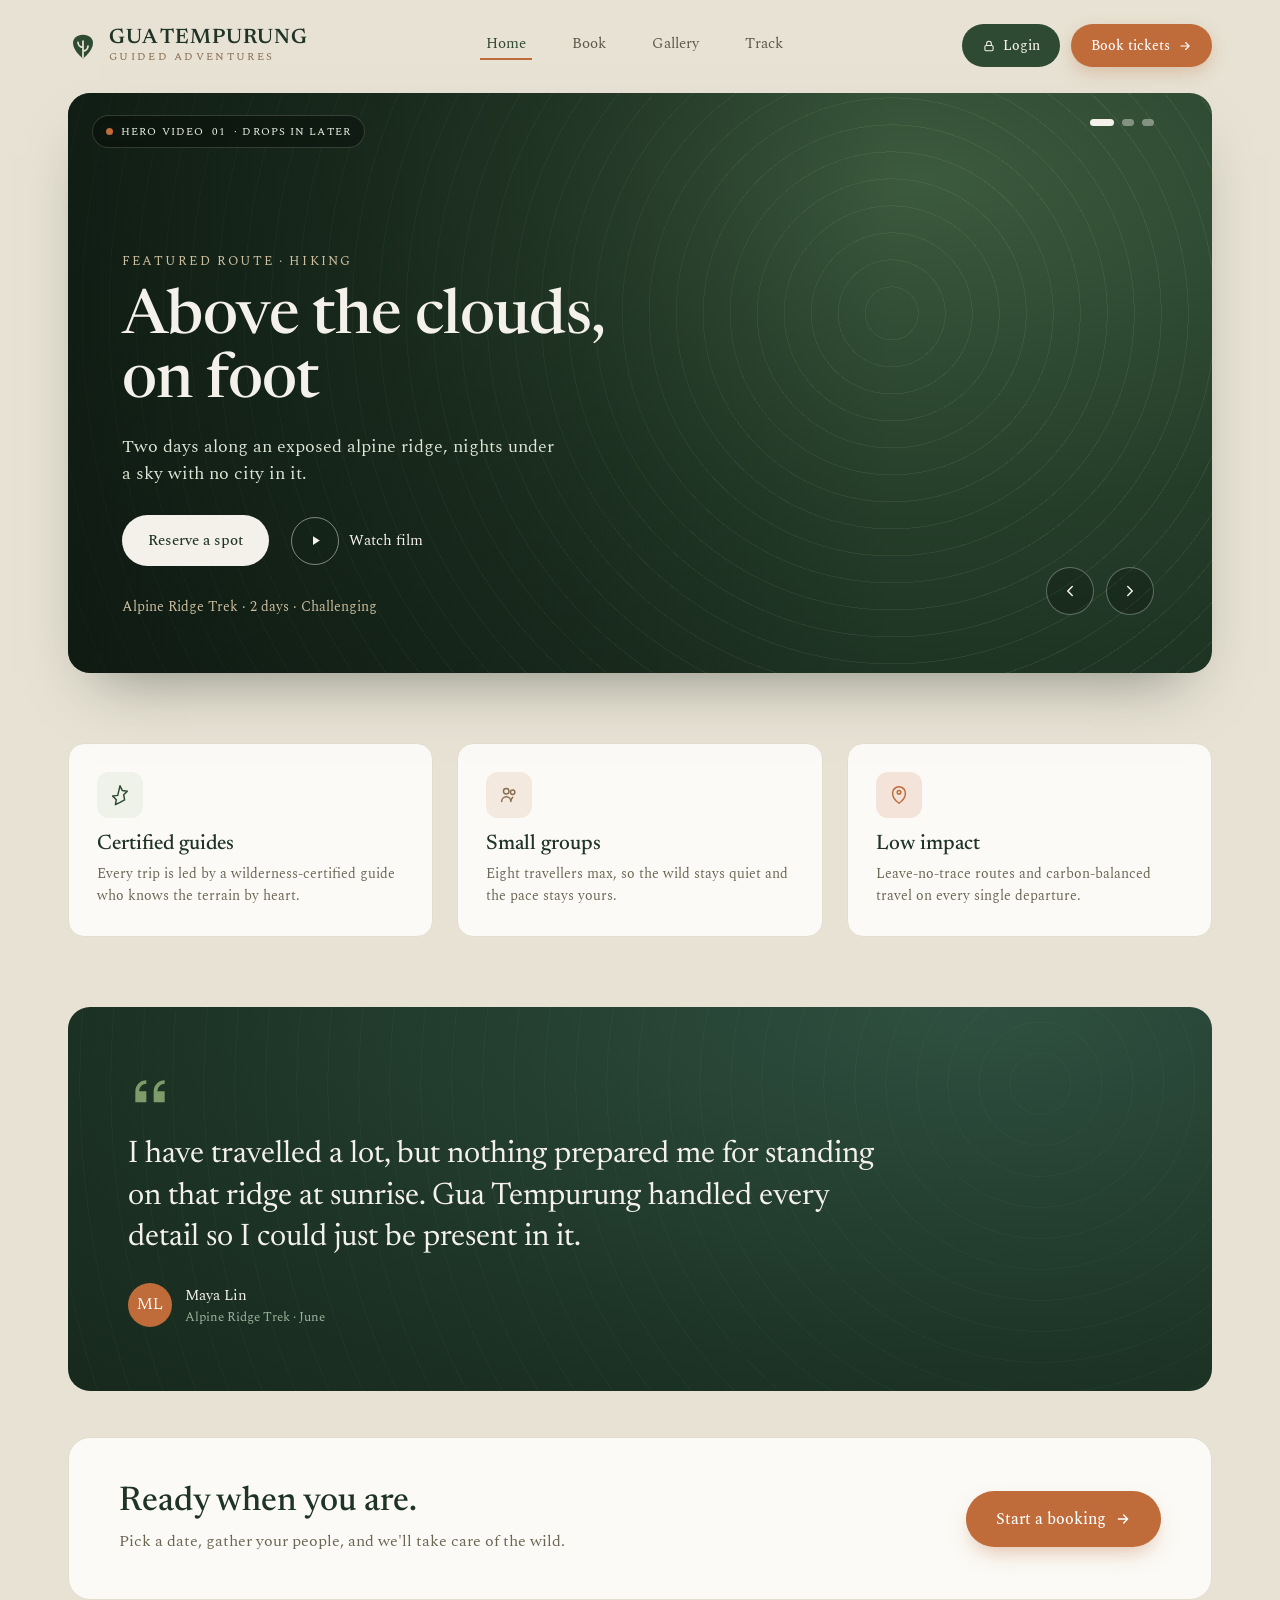
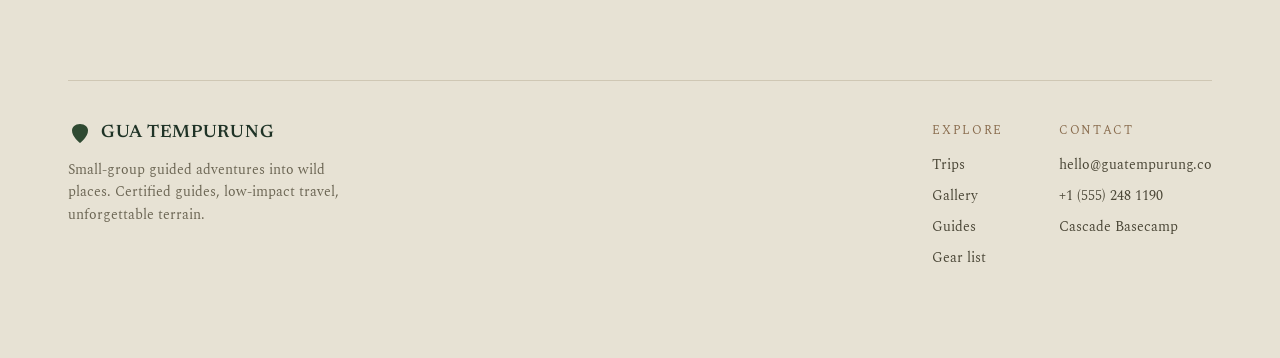
==== commit bca265e2: "[Phase 9/Task 5] Remove old footer Basecamp OS link === TECHNICAL CHANGES === • index.html: removed " ====
--- a/index.html
+++ b/index.html
@@ -290,8 +290,7 @@
           <svg width="24" height="24" viewBox="0 0 24 24" fill="none"><path d="M12 22C12 22 4 16 4 9.5C4 6 7 3 12 3C17 3 20 6 20 9.5C20 16 12 22 12 22Z" fill="#2f4a32"/></svg>
           <span style="font-family:'Newsreader',serif;font-size:18px;font-weight:600;letter-spacing:.04em;color:#1f3326;">GUA TEMPURUNG</span>
         </div>
-        <p style="font-size:14px;line-height:1.6;color:#6b6553;margin:0 0 14px;">Small-group guided adventures into wild places. Certified guides, low-impact travel, unforgettable terrain.</p>
-        <a href="admin/" style="display:inline-flex;align-items:center;gap:7px;font-size:13px;color:#2f4a32;border:1px solid #cfc7b4;border-radius:999px;padding:7px 14px;"><svg width="14" height="14" viewBox="0 0 24 24" fill="none"><rect x="3" y="3" width="7" height="9" rx="1.5" stroke="currentColor" stroke-width="1.8"/><rect x="14" y="3" width="7" height="5" rx="1.5" stroke="currentColor" stroke-width="1.8"/><rect x="14" y="12" width="7" height="9" rx="1.5" stroke="currentColor" stroke-width="1.8"/><rect x="3" y="16" width="7" height="5" rx="1.5" stroke="currentColor" stroke-width="1.8"/></svg>Basecamp OS</a>
+        <p style="font-size:14px;line-height:1.6;color:#6b6553;margin:0;">Small-group guided adventures into wild places. Certified guides, low-impact travel, unforgettable terrain.</p>
       </div>
       <div style="display:flex;gap:56px;">
         <div>
@@ -315,6 +314,13 @@
 <!-- ================= MOBILE VIEW ================= -->
 <div class="view-mobile">
   <div class="m-shell">
+    <div class="m-topbar">
+      <div style="display:flex;align-items:center;gap:9px;">
+        <svg width="22" height="22" viewBox="0 0 24 24" fill="none"><path d="M12 22C12 22 4 16 4 9.5C4 6 7 3 12 3C17 3 20 6 20 9.5C20 16 12 22 12 22Z" fill="#2f4a32"/><path d="M12 21V8M12 13C9.5 13 8 11 8 9M12 16C14.5 16 16 14 16 12" stroke="#e7e2d4" stroke-width="1.4" stroke-linecap="round"/></svg>
+        <span style="font-family:'Newsreader',serif;font-size:16px;font-weight:600;letter-spacing:.04em;color:#1f3326;">GUA TEMPURUNG</span>
+      </div>
+      <a href="login/" class="btn-green" style="display:flex;align-items:center;gap:6px;background:#2f4a32;color:#f4f1ea;font-size:13px;font-weight:500;padding:8px 16px;border-radius:999px;"><svg width="13" height="13" viewBox="0 0 24 24" fill="none"><rect x="5" y="11" width="14" height="9" rx="2" stroke="currentColor" stroke-width="1.8"/><path d="M8 11V8a4 4 0 018 0v3" stroke="currentColor" stroke-width="1.8"/></svg>Login</a>
+    </div>
     <div class="m-scroll wt-scroll" data-panel-group="landing">
 
       <!-- mobile Home -->
--- a/assets/css/landing.css
+++ b/assets/css/landing.css
@@ -51,6 +51,16 @@
   display: flex;
   flex-direction: column;
 }
+.m-topbar {
+  flex-shrink: 0;
+  display: flex;
+  align-items: center;
+  justify-content: space-between;
+  gap: 12px;
+  padding: 12px 18px;
+  background: #f4f1ea;
+  border-bottom: 1px solid #ddd6c5;
+}
 .m-scroll {
   flex: 1;
   overflow-y: auto;
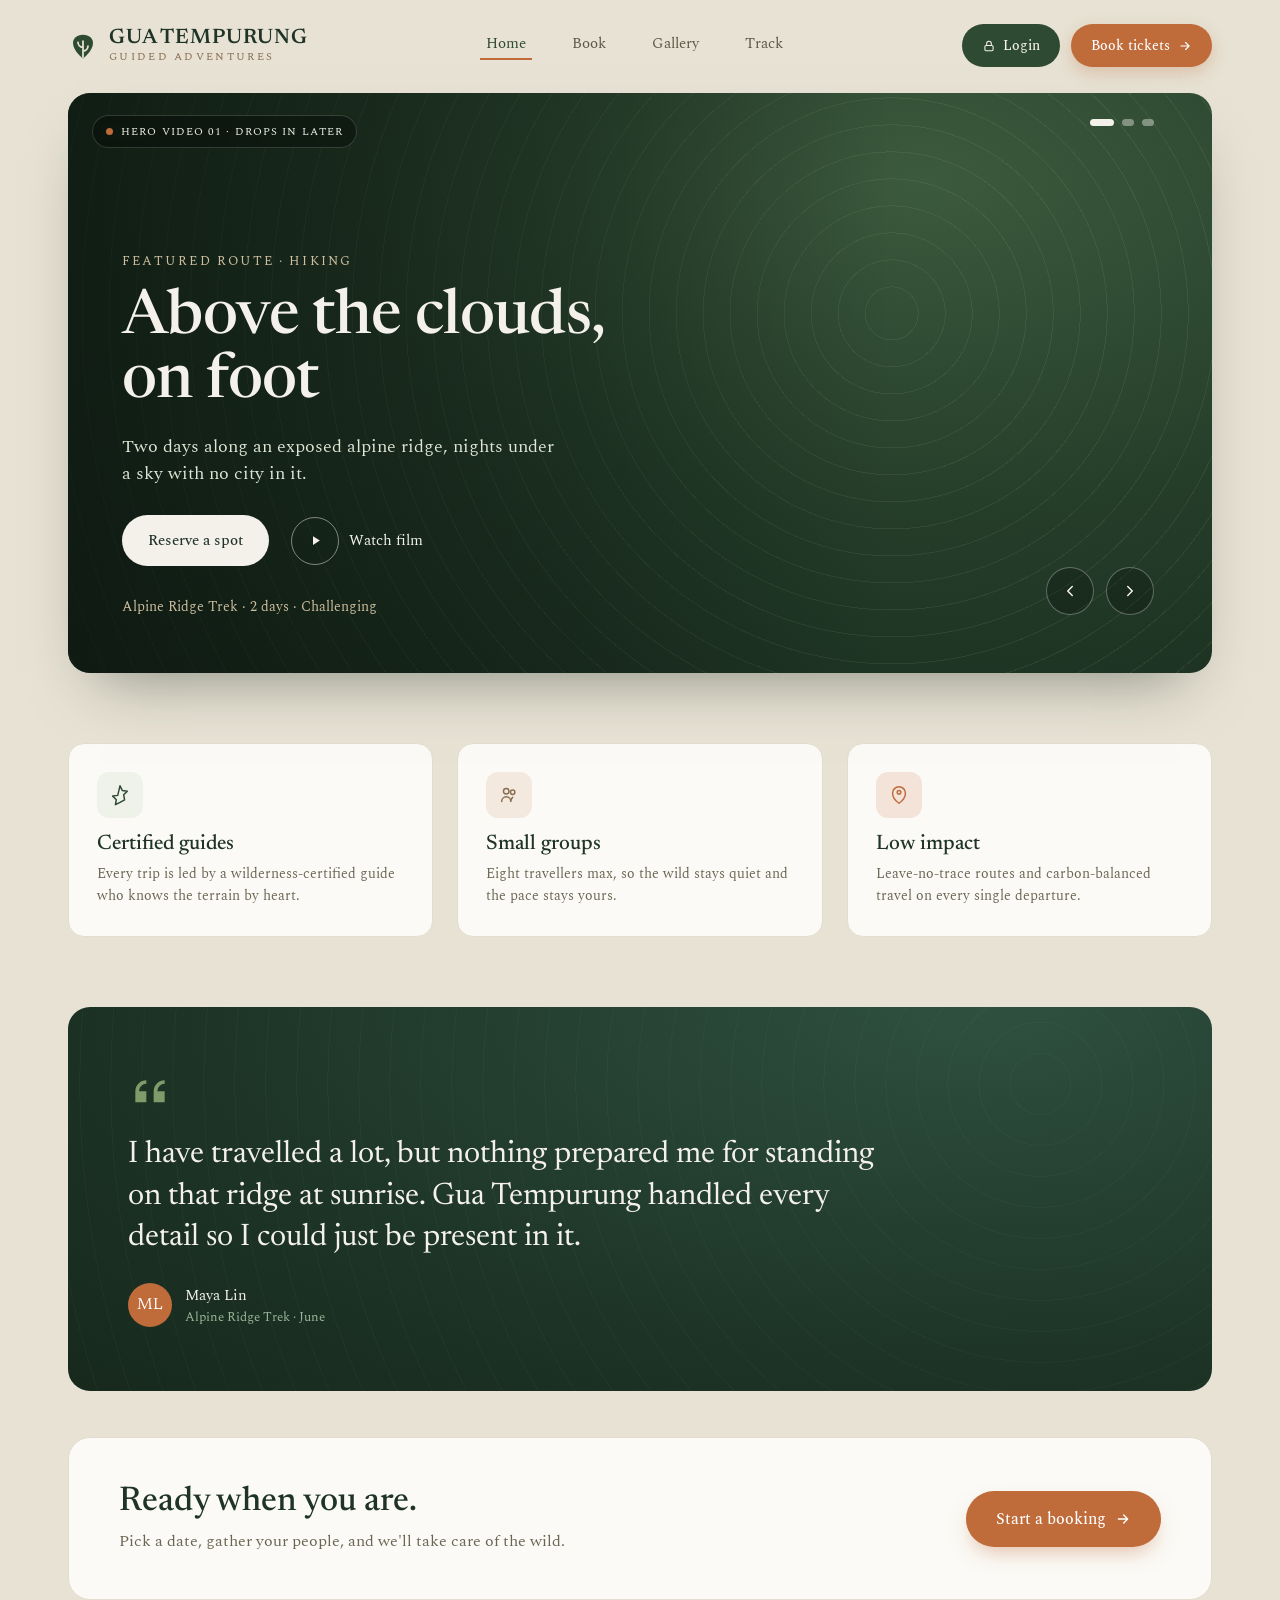
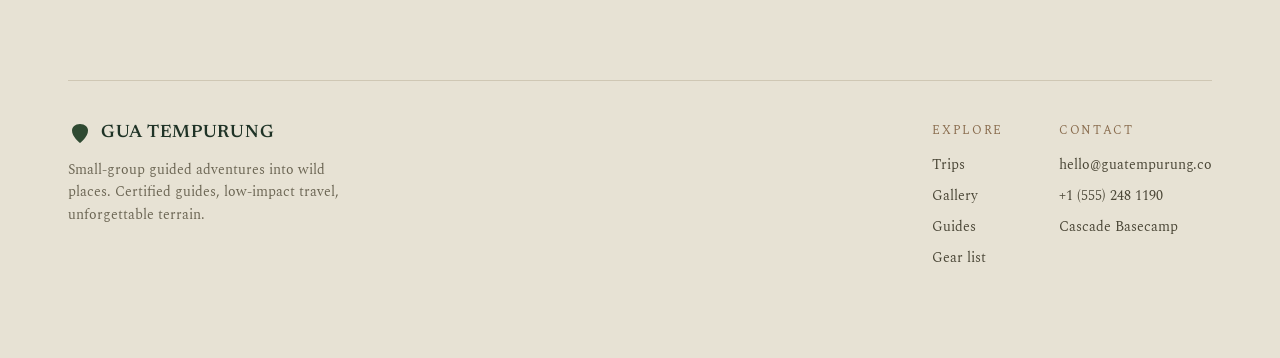
==== commit ff30c608: "Hero: support a looping background video with slow Ken Burns zoom === TECHNICAL CHANGES === • index." ====
--- a/index.html
+++ b/index.html
@@ -42,10 +42,11 @@
       <section data-panel="home">
         <div style="position:relative;height:580px;border-radius:22px;overflow:hidden;box-shadow:0 30px 60px -30px rgba(22,38,27,.5);">
           <div data-bind-style="heroBg" style="position:absolute;inset:0;background:repeating-radial-gradient(circle at 72% 38%, transparent 0 26px, rgba(168,192,138,.10) 26px 27px), radial-gradient(120% 130% at 75% 15%, #3c5a3e 0%, #243d29 45%, #16261b 100%);"></div>
+          <video class="hero-video" autoplay muted loop playsinline></video>
           <div style="position:absolute;inset:0;background:linear-gradient(90deg, rgba(11,20,14,.72) 0%, rgba(11,20,14,.35) 45%, transparent 72%);"></div>
 
           <div style="position:absolute;top:22px;left:24px;display:flex;align-items:center;gap:8px;background:rgba(0,0,0,.32);backdrop-filter:blur(4px);border:1px solid rgba(255,255,255,.16);color:#e9efe2;font-size:11px;letter-spacing:.1em;text-transform:uppercase;padding:7px 13px;border-radius:999px;">
-            <span style="width:7px;height:7px;border-radius:50%;background:#bf6b3a;"></span>Hero video <span data-bind="heroNum">01</span> · drops in later
+            <span style="width:7px;height:7px;border-radius:50%;background:#bf6b3a;"></span><span data-bind="heroBadge">Hero video 01 · drops in later</span>
           </div>
 
           <div style="position:absolute;left:54px;bottom:56px;max-width:560px;color:#f4f1ea;">
@@ -203,25 +204,9 @@
           </div>
         </div>
 
-        <div data-gallery="videos" style="display:grid;grid-template-columns:repeat(3,1fr);gap:20px;">
-          <div class="hov-lift" style="position:relative;height:230px;border-radius:16px;overflow:hidden;background:radial-gradient(120% 120% at 70% 20%, #3c5a3e, #16261b);cursor:pointer;"><div style="position:absolute;inset:0;background:linear-gradient(180deg, transparent 40%, rgba(11,20,14,.7) 100%);"></div><span style="position:absolute;top:13px;left:13px;display:flex;align-items:center;gap:6px;background:rgba(0,0,0,.35);border:1px solid rgba(255,255,255,.18);color:#e9efe2;font-size:10.5px;letter-spacing:.08em;text-transform:uppercase;padding:5px 10px;border-radius:999px;"><span style="width:6px;height:6px;border-radius:50%;background:#bf6b3a;"></span>Video · later</span><span style="position:absolute;top:50%;left:50%;transform:translate(-50%,-50%);width:56px;height:56px;border-radius:50%;background:rgba(244,241,234,.92);display:flex;align-items:center;justify-content:center;"><svg width="20" height="20" viewBox="0 0 24 24" fill="#1f3326"><path d="M8 5v14l11-7z"/></svg></span><span style="position:absolute;bottom:13px;left:14px;color:#f4f1ea;font-family:'Newsreader',serif;font-size:18px;">Summit at dawn</span><span style="position:absolute;bottom:14px;right:14px;background:rgba(0,0,0,.5);color:#f4f1ea;font-size:12px;padding:3px 9px;border-radius:6px;font-variant-numeric:tabular-nums;">1:24</span></div>
-          <div class="hov-lift" style="position:relative;height:230px;border-radius:16px;overflow:hidden;background:radial-gradient(120% 120% at 70% 20%, #2f5a52, #14292a);cursor:pointer;"><div style="position:absolute;inset:0;background:linear-gradient(180deg, transparent 40%, rgba(11,20,14,.7) 100%);"></div><span style="position:absolute;top:13px;left:13px;display:flex;align-items:center;gap:6px;background:rgba(0,0,0,.35);border:1px solid rgba(255,255,255,.18);color:#e9efe2;font-size:10.5px;letter-spacing:.08em;text-transform:uppercase;padding:5px 10px;border-radius:999px;"><span style="width:6px;height:6px;border-radius:50%;background:#bf6b3a;"></span>Video · later</span><span style="position:absolute;top:50%;left:50%;transform:translate(-50%,-50%);width:56px;height:56px;border-radius:50%;background:rgba(244,241,234,.92);display:flex;align-items:center;justify-content:center;"><svg width="20" height="20" viewBox="0 0 24 24" fill="#1f3326"><path d="M8 5v14l11-7z"/></svg></span><span style="position:absolute;bottom:13px;left:14px;color:#f4f1ea;font-family:'Newsreader',serif;font-size:18px;">River run</span><span style="position:absolute;bottom:14px;right:14px;background:rgba(0,0,0,.5);color:#f4f1ea;font-size:12px;padding:3px 9px;border-radius:6px;font-variant-numeric:tabular-nums;">0:58</span></div>
-          <div class="hov-lift" style="position:relative;height:230px;border-radius:16px;overflow:hidden;background:radial-gradient(120% 120% at 70% 20%, #5a4a32, #211a12);cursor:pointer;"><div style="position:absolute;inset:0;background:linear-gradient(180deg, transparent 40%, rgba(11,20,14,.7) 100%);"></div><span style="position:absolute;top:13px;left:13px;display:flex;align-items:center;gap:6px;background:rgba(0,0,0,.35);border:1px solid rgba(255,255,255,.18);color:#e9efe2;font-size:10.5px;letter-spacing:.08em;text-transform:uppercase;padding:5px 10px;border-radius:999px;"><span style="width:6px;height:6px;border-radius:50%;background:#bf6b3a;"></span>Video · later</span><span style="position:absolute;top:50%;left:50%;transform:translate(-50%,-50%);width:56px;height:56px;border-radius:50%;background:rgba(244,241,234,.92);display:flex;align-items:center;justify-content:center;"><svg width="20" height="20" viewBox="0 0 24 24" fill="#1f3326"><path d="M8 5v14l11-7z"/></svg></span><span style="position:absolute;bottom:13px;left:14px;color:#f4f1ea;font-family:'Newsreader',serif;font-size:18px;">Into the canyon</span><span style="position:absolute;bottom:14px;right:14px;background:rgba(0,0,0,.5);color:#f4f1ea;font-size:12px;padding:3px 9px;border-radius:6px;font-variant-numeric:tabular-nums;">2:10</span></div>
-          <div class="hov-lift" style="position:relative;height:230px;border-radius:16px;overflow:hidden;background:radial-gradient(120% 120% at 70% 20%, #46603a, #1b2913);cursor:pointer;"><div style="position:absolute;inset:0;background:linear-gradient(180deg, transparent 40%, rgba(11,20,14,.7) 100%);"></div><span style="position:absolute;top:13px;left:13px;display:flex;align-items:center;gap:6px;background:rgba(0,0,0,.35);border:1px solid rgba(255,255,255,.18);color:#e9efe2;font-size:10.5px;letter-spacing:.08em;text-transform:uppercase;padding:5px 10px;border-radius:999px;"><span style="width:6px;height:6px;border-radius:50%;background:#bf6b3a;"></span>Video · later</span><span style="position:absolute;top:50%;left:50%;transform:translate(-50%,-50%);width:56px;height:56px;border-radius:50%;background:rgba(244,241,234,.92);display:flex;align-items:center;justify-content:center;"><svg width="20" height="20" viewBox="0 0 24 24" fill="#1f3326"><path d="M8 5v14l11-7z"/></svg></span><span style="position:absolute;bottom:13px;left:14px;color:#f4f1ea;font-family:'Newsreader',serif;font-size:18px;">Forest light</span><span style="position:absolute;bottom:14px;right:14px;background:rgba(0,0,0,.5);color:#f4f1ea;font-size:12px;padding:3px 9px;border-radius:6px;font-variant-numeric:tabular-nums;">1:46</span></div>
-          <div class="hov-lift" style="position:relative;height:230px;border-radius:16px;overflow:hidden;background:radial-gradient(120% 120% at 70% 20%, #2c3b4f, #121821);cursor:pointer;"><div style="position:absolute;inset:0;background:linear-gradient(180deg, transparent 40%, rgba(11,20,14,.7) 100%);"></div><span style="position:absolute;top:13px;left:13px;display:flex;align-items:center;gap:6px;background:rgba(0,0,0,.35);border:1px solid rgba(255,255,255,.18);color:#e9efe2;font-size:10.5px;letter-spacing:.08em;text-transform:uppercase;padding:5px 10px;border-radius:999px;"><span style="width:6px;height:6px;border-radius:50%;background:#bf6b3a;"></span>Video · later</span><span style="position:absolute;top:50%;left:50%;transform:translate(-50%,-50%);width:56px;height:56px;border-radius:50%;background:rgba(244,241,234,.92);display:flex;align-items:center;justify-content:center;"><svg width="20" height="20" viewBox="0 0 24 24" fill="#1f3326"><path d="M8 5v14l11-7z"/></svg></span><span style="position:absolute;bottom:13px;left:14px;color:#f4f1ea;font-family:'Newsreader',serif;font-size:18px;">Camp under stars</span><span style="position:absolute;bottom:14px;right:14px;background:rgba(0,0,0,.5);color:#f4f1ea;font-size:12px;padding:3px 9px;border-radius:6px;font-variant-numeric:tabular-nums;">3:02</span></div>
-          <div class="hov-lift" style="position:relative;height:230px;border-radius:16px;overflow:hidden;background:radial-gradient(120% 120% at 70% 20%, #3c5a3e, #16261b);cursor:pointer;"><div style="position:absolute;inset:0;background:linear-gradient(180deg, transparent 40%, rgba(11,20,14,.7) 100%);"></div><span style="position:absolute;top:13px;left:13px;display:flex;align-items:center;gap:6px;background:rgba(0,0,0,.35);border:1px solid rgba(255,255,255,.18);color:#e9efe2;font-size:10.5px;letter-spacing:.08em;text-transform:uppercase;padding:5px 10px;border-radius:999px;"><span style="width:6px;height:6px;border-radius:50%;background:#bf6b3a;"></span>Video · later</span><span style="position:absolute;top:50%;left:50%;transform:translate(-50%,-50%);width:56px;height:56px;border-radius:50%;background:rgba(244,241,234,.92);display:flex;align-items:center;justify-content:center;"><svg width="20" height="20" viewBox="0 0 24 24" fill="#1f3326"><path d="M8 5v14l11-7z"/></svg></span><span style="position:absolute;bottom:13px;left:14px;color:#f4f1ea;font-family:'Newsreader',serif;font-size:18px;">Ridge traverse</span><span style="position:absolute;bottom:14px;right:14px;background:rgba(0,0,0,.5);color:#f4f1ea;font-size:12px;padding:3px 9px;border-radius:6px;font-variant-numeric:tabular-nums;">1:12</span></div>
-        </div>
-
-        <div data-gallery="photos" hidden style="display:grid;grid-template-columns:repeat(4,1fr);gap:18px;">
-          <div><div class="img-slot" style="height:210px;">Drop image</div><div style="font-size:13px;color:#6b6553;margin-top:9px;padding-left:2px;">Trailhead</div></div>
-          <div><div class="img-slot" style="height:210px;">Drop image</div><div style="font-size:13px;color:#6b6553;margin-top:9px;padding-left:2px;">Switchbacks</div></div>
-          <div><div class="img-slot" style="height:210px;">Drop image</div><div style="font-size:13px;color:#6b6553;margin-top:9px;padding-left:2px;">Glacier melt</div></div>
-          <div><div class="img-slot" style="height:210px;">Drop image</div><div style="font-size:13px;color:#6b6553;margin-top:9px;padding-left:2px;">Old growth</div></div>
-          <div><div class="img-slot" style="height:210px;">Drop image</div><div style="font-size:13px;color:#6b6553;margin-top:9px;padding-left:2px;">Cliff edge</div></div>
-          <div><div class="img-slot" style="height:210px;">Drop image</div><div style="font-size:13px;color:#6b6553;margin-top:9px;padding-left:2px;">Base camp</div></div>
-          <div><div class="img-slot" style="height:210px;">Drop image</div><div style="font-size:13px;color:#6b6553;margin-top:9px;padding-left:2px;">Wildflowers</div></div>
-          <div><div class="img-slot" style="height:210px;">Drop image</div><div style="font-size:13px;color:#6b6553;margin-top:9px;padding-left:2px;">Summit view</div></div>
-        </div>
+        <div data-gallery="videos" data-gsize="lg" style="display:grid;grid-template-columns:repeat(3,1fr);gap:20px;"></div>
+
+        <div data-gallery="photos" data-gsize="lg" hidden style="display:grid;grid-template-columns:repeat(4,1fr);gap:18px;"></div>
       </section>
 
       <!-- ---------- TRACK ---------- -->
@@ -327,8 +312,9 @@
       <div data-panel="home">
         <div style="position:relative;height:620px;overflow:hidden;">
           <div data-bind-style="heroBg" style="position:absolute;inset:0;background:repeating-radial-gradient(circle at 72% 38%, transparent 0 26px, rgba(168,192,138,.10) 26px 27px), radial-gradient(120% 130% at 75% 15%, #3c5a3e 0%, #243d29 45%, #16261b 100%);"></div>
+          <video class="hero-video" autoplay muted loop playsinline></video>
           <div style="position:absolute;inset:0;background:linear-gradient(180deg, rgba(11,20,14,.25) 0%, rgba(11,20,14,.2) 40%, rgba(11,20,14,.85) 100%);"></div>
-          <div style="position:absolute;top:18px;left:18px;display:flex;align-items:center;gap:8px;background:rgba(0,0,0,.34);border:1px solid rgba(255,255,255,.16);color:#e9efe2;font-size:10px;letter-spacing:.08em;text-transform:uppercase;padding:6px 11px;border-radius:999px;"><span style="width:6px;height:6px;border-radius:50%;background:#bf6b3a;"></span>Hero video <span data-bind="heroNum">01</span></div>
+          <div style="position:absolute;top:18px;left:18px;display:flex;align-items:center;gap:8px;background:rgba(0,0,0,.34);border:1px solid rgba(255,255,255,.16);color:#e9efe2;font-size:10px;letter-spacing:.08em;text-transform:uppercase;padding:6px 11px;border-radius:999px;"><span style="width:6px;height:6px;border-radius:50%;background:#bf6b3a;"></span><span data-bind="heroBadge">Hero video 01</span></div>
           <div style="position:absolute;top:16px;right:18px;display:flex;gap:6px;">
             <button class="hero-dot" data-action="heroDot" data-arg="0" style="width:24px;height:7px;border-radius:999px;background:#f4f1ea;transition:all .3s;"></button>
             <button class="hero-dot" data-action="heroDot" data-arg="1" style="width:7px;height:7px;border-radius:999px;background:rgba(244,241,234,.42);transition:all .3s;"></button>
@@ -411,24 +397,8 @@
           <button class="gal-toggle is-active" data-action="setGalVideos" data-gtab="videos">Videos</button>
           <button class="gal-toggle" data-action="setGalPhotos" data-gtab="photos">Photos</button>
         </div>
-        <div data-gallery="videos" style="display:grid;grid-template-columns:1fr 1fr;gap:12px;">
-          <div style="position:relative;height:150px;border-radius:14px;overflow:hidden;background:radial-gradient(120% 120% at 70% 20%, #3c5a3e, #16261b);"><div style="position:absolute;inset:0;background:linear-gradient(180deg, transparent 45%, rgba(11,20,14,.72) 100%);"></div><span style="position:absolute;top:50%;left:50%;transform:translate(-50%,-50%);width:42px;height:42px;border-radius:50%;background:rgba(244,241,234,.92);display:flex;align-items:center;justify-content:center;"><svg width="15" height="15" viewBox="0 0 24 24" fill="#1f3326"><path d="M8 5v14l11-7z"/></svg></span><span style="position:absolute;bottom:9px;left:11px;color:#f4f1ea;font-family:'Newsreader',serif;font-size:14px;">Summit at dawn</span></div>
-          <div style="position:relative;height:150px;border-radius:14px;overflow:hidden;background:radial-gradient(120% 120% at 70% 20%, #2f5a52, #14292a);"><div style="position:absolute;inset:0;background:linear-gradient(180deg, transparent 45%, rgba(11,20,14,.72) 100%);"></div><span style="position:absolute;top:50%;left:50%;transform:translate(-50%,-50%);width:42px;height:42px;border-radius:50%;background:rgba(244,241,234,.92);display:flex;align-items:center;justify-content:center;"><svg width="15" height="15" viewBox="0 0 24 24" fill="#1f3326"><path d="M8 5v14l11-7z"/></svg></span><span style="position:absolute;bottom:9px;left:11px;color:#f4f1ea;font-family:'Newsreader',serif;font-size:14px;">River run</span></div>
-          <div style="position:relative;height:150px;border-radius:14px;overflow:hidden;background:radial-gradient(120% 120% at 70% 20%, #5a4a32, #211a12);"><div style="position:absolute;inset:0;background:linear-gradient(180deg, transparent 45%, rgba(11,20,14,.72) 100%);"></div><span style="position:absolute;top:50%;left:50%;transform:translate(-50%,-50%);width:42px;height:42px;border-radius:50%;background:rgba(244,241,234,.92);display:flex;align-items:center;justify-content:center;"><svg width="15" height="15" viewBox="0 0 24 24" fill="#1f3326"><path d="M8 5v14l11-7z"/></svg></span><span style="position:absolute;bottom:9px;left:11px;color:#f4f1ea;font-family:'Newsreader',serif;font-size:14px;">Into the canyon</span></div>
-          <div style="position:relative;height:150px;border-radius:14px;overflow:hidden;background:radial-gradient(120% 120% at 70% 20%, #46603a, #1b2913);"><div style="position:absolute;inset:0;background:linear-gradient(180deg, transparent 45%, rgba(11,20,14,.72) 100%);"></div><span style="position:absolute;top:50%;left:50%;transform:translate(-50%,-50%);width:42px;height:42px;border-radius:50%;background:rgba(244,241,234,.92);display:flex;align-items:center;justify-content:center;"><svg width="15" height="15" viewBox="0 0 24 24" fill="#1f3326"><path d="M8 5v14l11-7z"/></svg></span><span style="position:absolute;bottom:9px;left:11px;color:#f4f1ea;font-family:'Newsreader',serif;font-size:14px;">Forest light</span></div>
-          <div style="position:relative;height:150px;border-radius:14px;overflow:hidden;background:radial-gradient(120% 120% at 70% 20%, #2c3b4f, #121821);"><div style="position:absolute;inset:0;background:linear-gradient(180deg, transparent 45%, rgba(11,20,14,.72) 100%);"></div><span style="position:absolute;top:50%;left:50%;transform:translate(-50%,-50%);width:42px;height:42px;border-radius:50%;background:rgba(244,241,234,.92);display:flex;align-items:center;justify-content:center;"><svg width="15" height="15" viewBox="0 0 24 24" fill="#1f3326"><path d="M8 5v14l11-7z"/></svg></span><span style="position:absolute;bottom:9px;left:11px;color:#f4f1ea;font-family:'Newsreader',serif;font-size:14px;">Camp under stars</span></div>
-          <div style="position:relative;height:150px;border-radius:14px;overflow:hidden;background:radial-gradient(120% 120% at 70% 20%, #3c5a3e, #16261b);"><div style="position:absolute;inset:0;background:linear-gradient(180deg, transparent 45%, rgba(11,20,14,.72) 100%);"></div><span style="position:absolute;top:50%;left:50%;transform:translate(-50%,-50%);width:42px;height:42px;border-radius:50%;background:rgba(244,241,234,.92);display:flex;align-items:center;justify-content:center;"><svg width="15" height="15" viewBox="0 0 24 24" fill="#1f3326"><path d="M8 5v14l11-7z"/></svg></span><span style="position:absolute;bottom:9px;left:11px;color:#f4f1ea;font-family:'Newsreader',serif;font-size:14px;">Ridge traverse</span></div>
-        </div>
-        <div data-gallery="photos" hidden style="display:grid;grid-template-columns:1fr 1fr;gap:12px;">
-          <div class="img-slot" style="height:150px;">Drop image</div>
-          <div class="img-slot" style="height:150px;">Drop image</div>
-          <div class="img-slot" style="height:150px;">Drop image</div>
-          <div class="img-slot" style="height:150px;">Drop image</div>
-          <div class="img-slot" style="height:150px;">Drop image</div>
-          <div class="img-slot" style="height:150px;">Drop image</div>
-          <div class="img-slot" style="height:150px;">Drop image</div>
-          <div class="img-slot" style="height:150px;">Drop image</div>
-        </div>
+        <div data-gallery="videos" data-gsize="sm" style="display:grid;grid-template-columns:1fr 1fr;gap:12px;"></div>
+        <div data-gallery="photos" data-gsize="sm" hidden style="display:grid;grid-template-columns:1fr 1fr;gap:12px;"></div>
       </div>
 
       <!-- mobile Track -->
--- a/assets/css/base.css
+++ b/assets/css/base.css
@@ -5,7 +5,7 @@
    preconnect, matching the source design's helmet.
    ============================================================================ */
 
-/* --- Design tokens (exact palette from the WILDTRAIL design) --- */
+/* --- Design tokens (exact Gua Tempurung palette) --- */
 :root {
   --bg:        #e7e2d4;  /* page background           */
   --bg-mobile: #d8d2c2;  /* mobile shell backdrop     */
@@ -59,6 +59,10 @@
 a { color: inherit; text-decoration: none; }
 img { max-width: 100%; display: block; }
 
+/* The hidden attribute must win over inline display (panels/toggles set
+   display:flex inline; without this they never hide). */
+[hidden] { display: none !important; }
+
 /* --- Animations (from design) --- */
 @keyframes wtfloat { 0%, 100% { transform: translateY(0); } 50% { transform: translateY(-7px); } }
 @keyframes wtspin  { to { transform: rotate(360deg); } }
@@ -99,6 +103,44 @@
 .cal-cell { transition: background .12s ease; }
 .cal-cell:hover { background: #e9efe1 !important; }
 
+/* ============================================================================
+   Mobile shell primitives — shared by the landing and admin mobile views.
+   (Kept in base.css so BOTH pages get them; landing.css adds the .m-topbar.)
+   ============================================================================ */
+.m-shell {
+  position: relative;
+  min-height: 100vh;
+  background: #f4f1ea;
+  display: flex;
+  flex-direction: column;
+}
+.m-scroll {
+  flex: 1;
+  overflow-y: auto;
+  padding-bottom: 84px;          /* clear the fixed bottom nav */
+}
+.m-bottomnav {
+  position: fixed;
+  left: 0; right: 0; bottom: 0;
+  height: 74px;
+  background: rgba(251,250,246,.97);
+  backdrop-filter: blur(10px);
+  border-top: 1px solid #e0d9c8;
+  display: flex;
+  align-items: center;
+  padding: 0 6px 8px;
+  z-index: 20;
+}
+.m-navbtn {
+  display: flex; flex-direction: column; align-items: center; gap: 4px;
+  flex: 1; padding: 7px 0;
+  background: none;
+  font-size: 10px; font-weight: 600; letter-spacing: .02em;
+  color: #9a9382;
+  transition: color .15s;
+}
+.m-navbtn.is-active { color: #2f4a32; }
+
 /* utility: visually-hidden (a11y, not used for layout swap) */
 .sr-only {
   position: absolute; width: 1px; height: 1px; padding: 0; margin: -1px;
--- a/assets/css/landing.css
+++ b/assets/css/landing.css
@@ -16,6 +16,20 @@
 }
 .nav-link.is-active { color: #2f4a32; border-bottom-color: #bf6b3a; }
 .nav-link:hover { color: #2f4a32; }
+
+/* --- Hero background video (cover + slow Ken Burns zoom) --- */
+.hero-video {
+  position: absolute; inset: 0;
+  width: 100%; height: 100%;
+  object-fit: cover;
+  display: none;                 /* shown by JS only when a source is set */
+  animation: kenburns 24s ease-in-out infinite;
+  will-change: transform;
+}
+@keyframes kenburns {
+  0%, 100% { transform: scale(1); }
+  50%      { transform: scale(1.12); }
+}
 
 /* --- Panels: one tab visible at a time (JS controls [hidden]) --- */
 [data-panel][hidden] { display: none; }
@@ -42,15 +56,8 @@
 }
 
 /* ============================================================================
-   MOBILE LANDING — fullscreen real mobile (device bezel/status bar dropped)
+   MOBILE LANDING — landing-only top bar (shared shell/nav live in base.css)
    ============================================================================ */
-.m-shell {
-  position: relative;
-  min-height: 100vh;
-  background: #f4f1ea;
-  display: flex;
-  flex-direction: column;
-}
 .m-topbar {
   flex-shrink: 0;
   display: flex;
@@ -61,29 +68,3 @@
   background: #f4f1ea;
   border-bottom: 1px solid #ddd6c5;
 }
-.m-scroll {
-  flex: 1;
-  overflow-y: auto;
-  padding-bottom: 84px;          /* clear the fixed bottom nav */
-}
-.m-bottomnav {
-  position: fixed;
-  left: 0; right: 0; bottom: 0;
-  height: 74px;
-  background: rgba(251,250,246,.97);
-  backdrop-filter: blur(10px);
-  border-top: 1px solid #e0d9c8;
-  display: flex;
-  align-items: center;
-  padding: 0 6px 8px;
-  z-index: 20;
-}
-.m-navbtn {
-  display: flex; flex-direction: column; align-items: center; gap: 4px;
-  flex: 1; padding: 7px 0;
-  background: none;
-  font-size: 10px; font-weight: 600; letter-spacing: .02em;
-  color: #9a9382;
-  transition: color .15s;
-}
-.m-navbtn.is-active { color: #2f4a32; }
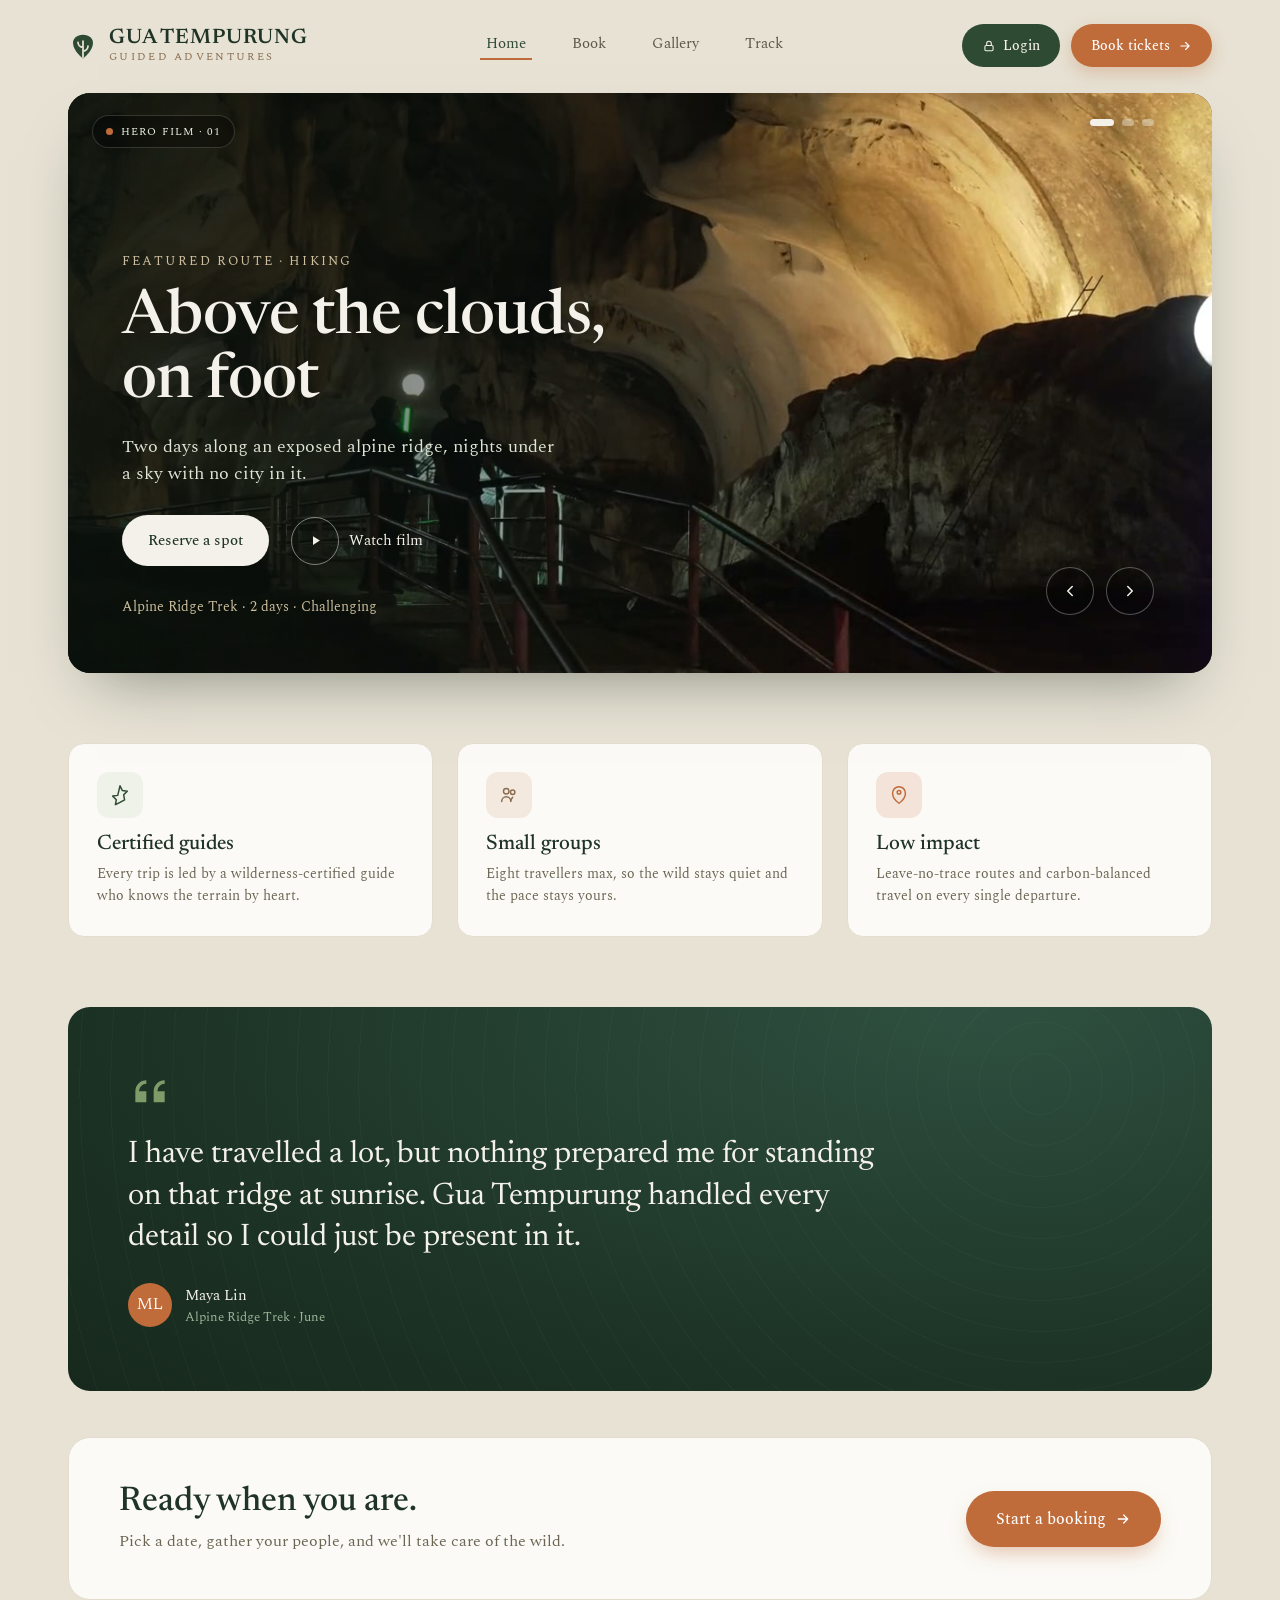
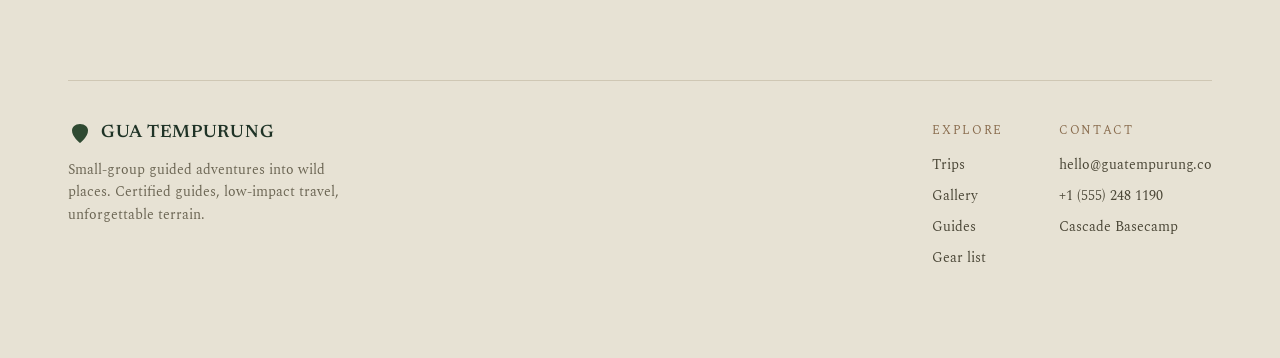
==== commit e687f6a6: "[Phase 10/Task 2] Hero: turn on the background video (single continuous clip) === TECHNICAL CHANGES " ====
--- a/index.html
+++ b/index.html
@@ -42,7 +42,7 @@
       <section data-panel="home">
         <div style="position:relative;height:580px;border-radius:22px;overflow:hidden;box-shadow:0 30px 60px -30px rgba(22,38,27,.5);">
           <div data-bind-style="heroBg" style="position:absolute;inset:0;background:repeating-radial-gradient(circle at 72% 38%, transparent 0 26px, rgba(168,192,138,.10) 26px 27px), radial-gradient(120% 130% at 75% 15%, #3c5a3e 0%, #243d29 45%, #16261b 100%);"></div>
-          <video class="hero-video" autoplay muted loop playsinline></video>
+          <video class="hero-video" autoplay muted loop playsinline poster="assets/video/hero-poster.jpg"></video>
           <div style="position:absolute;inset:0;background:linear-gradient(90deg, rgba(11,20,14,.72) 0%, rgba(11,20,14,.35) 45%, transparent 72%);"></div>
 
           <div style="position:absolute;top:22px;left:24px;display:flex;align-items:center;gap:8px;background:rgba(0,0,0,.32);backdrop-filter:blur(4px);border:1px solid rgba(255,255,255,.16);color:#e9efe2;font-size:11px;letter-spacing:.1em;text-transform:uppercase;padding:7px 13px;border-radius:999px;">
@@ -312,7 +312,7 @@
       <div data-panel="home">
         <div style="position:relative;height:620px;overflow:hidden;">
           <div data-bind-style="heroBg" style="position:absolute;inset:0;background:repeating-radial-gradient(circle at 72% 38%, transparent 0 26px, rgba(168,192,138,.10) 26px 27px), radial-gradient(120% 130% at 75% 15%, #3c5a3e 0%, #243d29 45%, #16261b 100%);"></div>
-          <video class="hero-video" autoplay muted loop playsinline></video>
+          <video class="hero-video" autoplay muted loop playsinline poster="assets/video/hero-poster.jpg"></video>
           <div style="position:absolute;inset:0;background:linear-gradient(180deg, rgba(11,20,14,.25) 0%, rgba(11,20,14,.2) 40%, rgba(11,20,14,.85) 100%);"></div>
           <div style="position:absolute;top:18px;left:18px;display:flex;align-items:center;gap:8px;background:rgba(0,0,0,.34);border:1px solid rgba(255,255,255,.16);color:#e9efe2;font-size:10px;letter-spacing:.08em;text-transform:uppercase;padding:6px 11px;border-radius:999px;"><span style="width:6px;height:6px;border-radius:50%;background:#bf6b3a;"></span><span data-bind="heroBadge">Hero video 01</span></div>
           <div style="position:absolute;top:16px;right:18px;display:flex;gap:6px;">
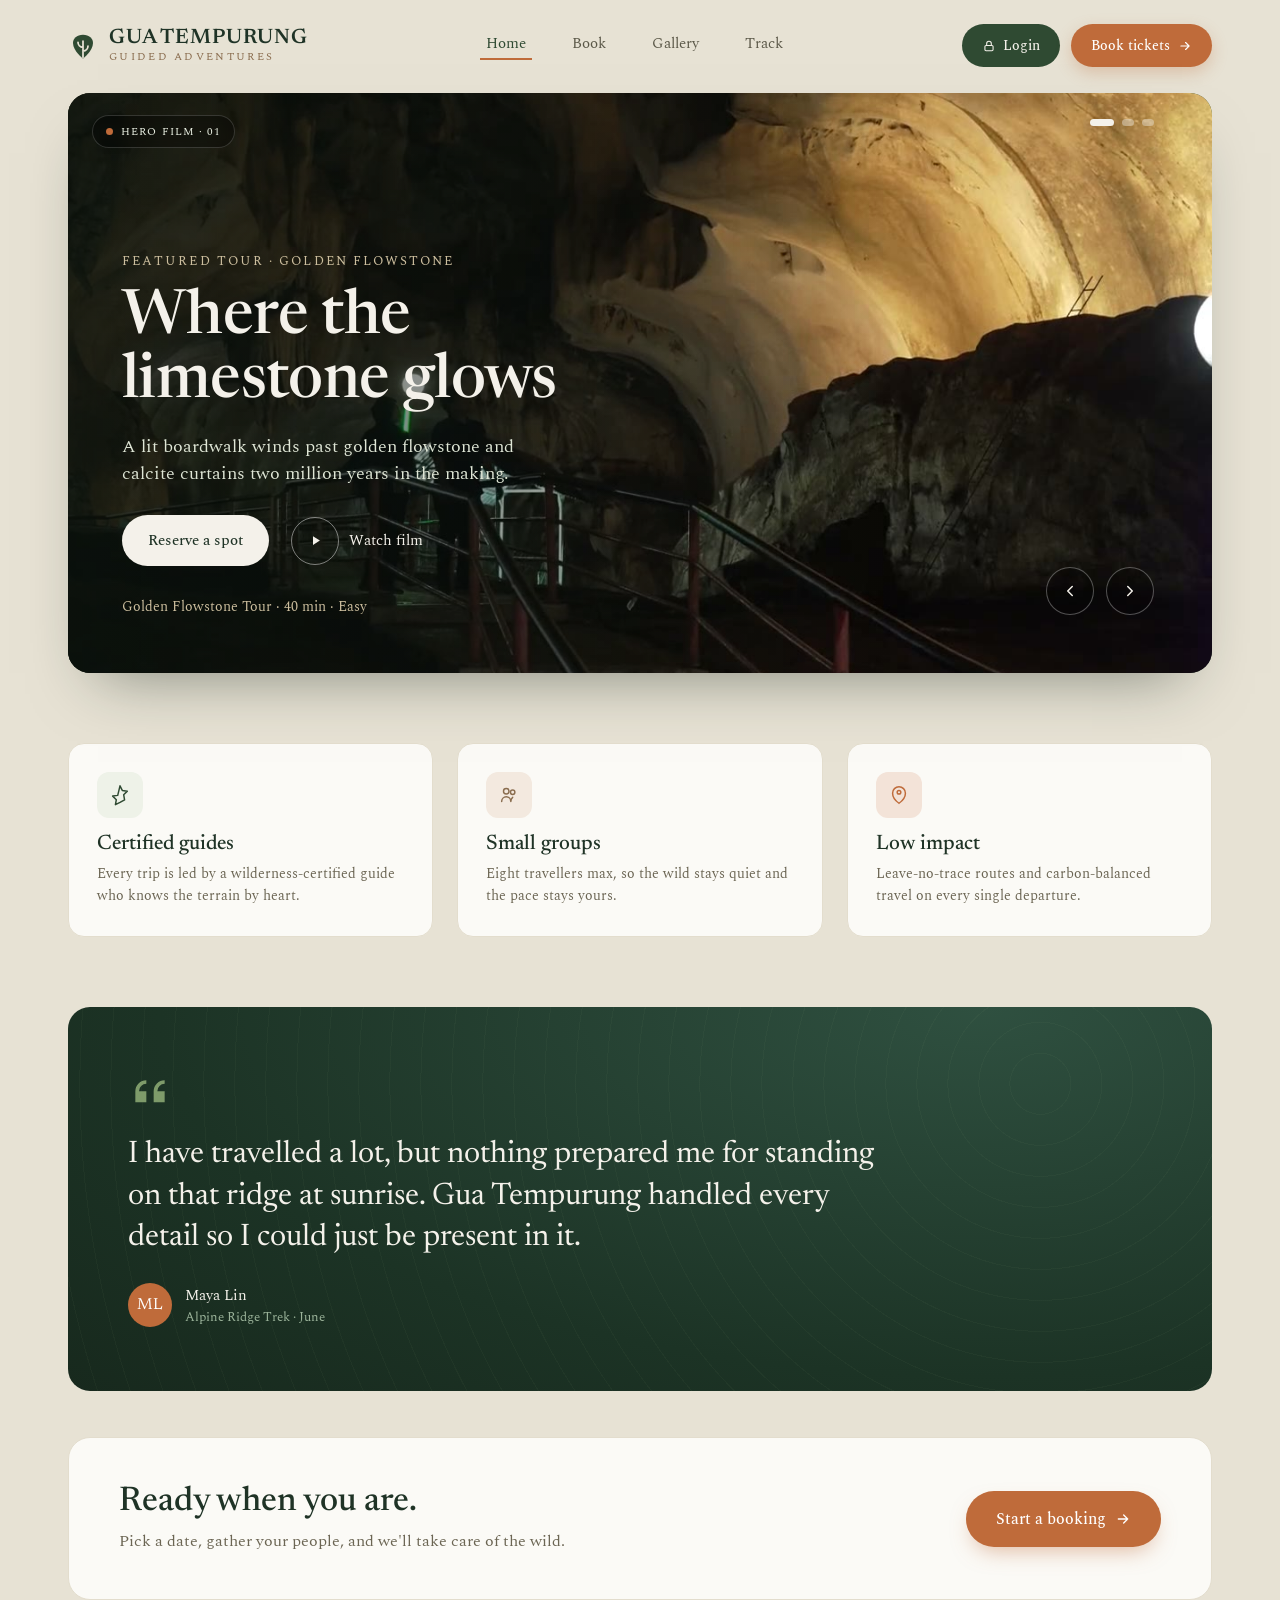
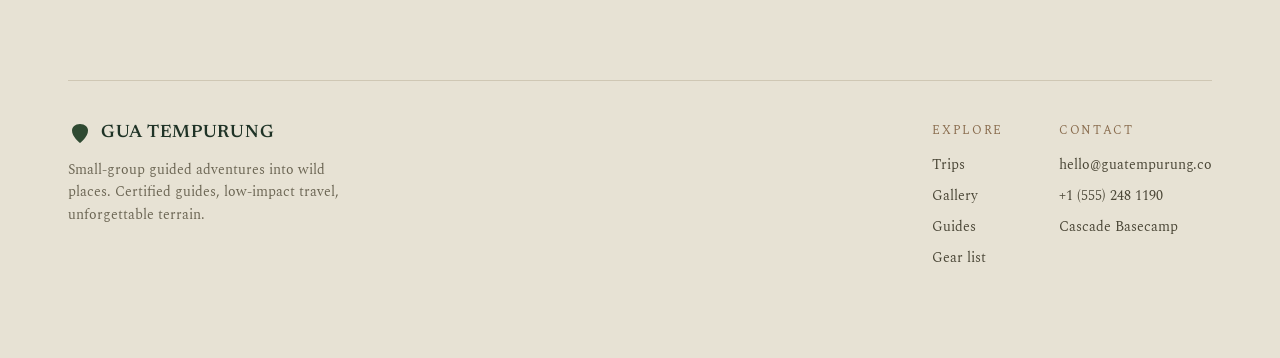
==== commit cd0e7a38: "[Phase 10/Task 5] Hero: per-slide videos - swap clip with each carousel slide === TECHNICAL CHANGES " ====
--- a/index.html
+++ b/index.html
@@ -42,7 +42,7 @@
       <section data-panel="home">
         <div style="position:relative;height:580px;border-radius:22px;overflow:hidden;box-shadow:0 30px 60px -30px rgba(22,38,27,.5);">
           <div data-bind-style="heroBg" style="position:absolute;inset:0;background:repeating-radial-gradient(circle at 72% 38%, transparent 0 26px, rgba(168,192,138,.10) 26px 27px), radial-gradient(120% 130% at 75% 15%, #3c5a3e 0%, #243d29 45%, #16261b 100%);"></div>
-          <video class="hero-video" autoplay muted loop playsinline poster="assets/video/hero-poster.jpg"></video>
+          <video class="hero-video" autoplay muted loop playsinline poster="assets/video/hero-1-poster.jpg"></video>
           <div style="position:absolute;inset:0;background:linear-gradient(90deg, rgba(11,20,14,.72) 0%, rgba(11,20,14,.35) 45%, transparent 72%);"></div>
 
           <div style="position:absolute;top:22px;left:24px;display:flex;align-items:center;gap:8px;background:rgba(0,0,0,.32);backdrop-filter:blur(4px);border:1px solid rgba(255,255,255,.16);color:#e9efe2;font-size:11px;letter-spacing:.1em;text-transform:uppercase;padding:7px 13px;border-radius:999px;">
@@ -312,7 +312,7 @@
       <div data-panel="home">
         <div style="position:relative;height:620px;overflow:hidden;">
           <div data-bind-style="heroBg" style="position:absolute;inset:0;background:repeating-radial-gradient(circle at 72% 38%, transparent 0 26px, rgba(168,192,138,.10) 26px 27px), radial-gradient(120% 130% at 75% 15%, #3c5a3e 0%, #243d29 45%, #16261b 100%);"></div>
-          <video class="hero-video" autoplay muted loop playsinline poster="assets/video/hero-poster.jpg"></video>
+          <video class="hero-video" autoplay muted loop playsinline poster="assets/video/hero-1-poster.jpg"></video>
           <div style="position:absolute;inset:0;background:linear-gradient(180deg, rgba(11,20,14,.25) 0%, rgba(11,20,14,.2) 40%, rgba(11,20,14,.85) 100%);"></div>
           <div style="position:absolute;top:18px;left:18px;display:flex;align-items:center;gap:8px;background:rgba(0,0,0,.34);border:1px solid rgba(255,255,255,.16);color:#e9efe2;font-size:10px;letter-spacing:.08em;text-transform:uppercase;padding:6px 11px;border-radius:999px;"><span style="width:6px;height:6px;border-radius:50%;background:#bf6b3a;"></span><span data-bind="heroBadge">Hero video 01</span></div>
           <div style="position:absolute;top:16px;right:18px;display:flex;gap:6px;">
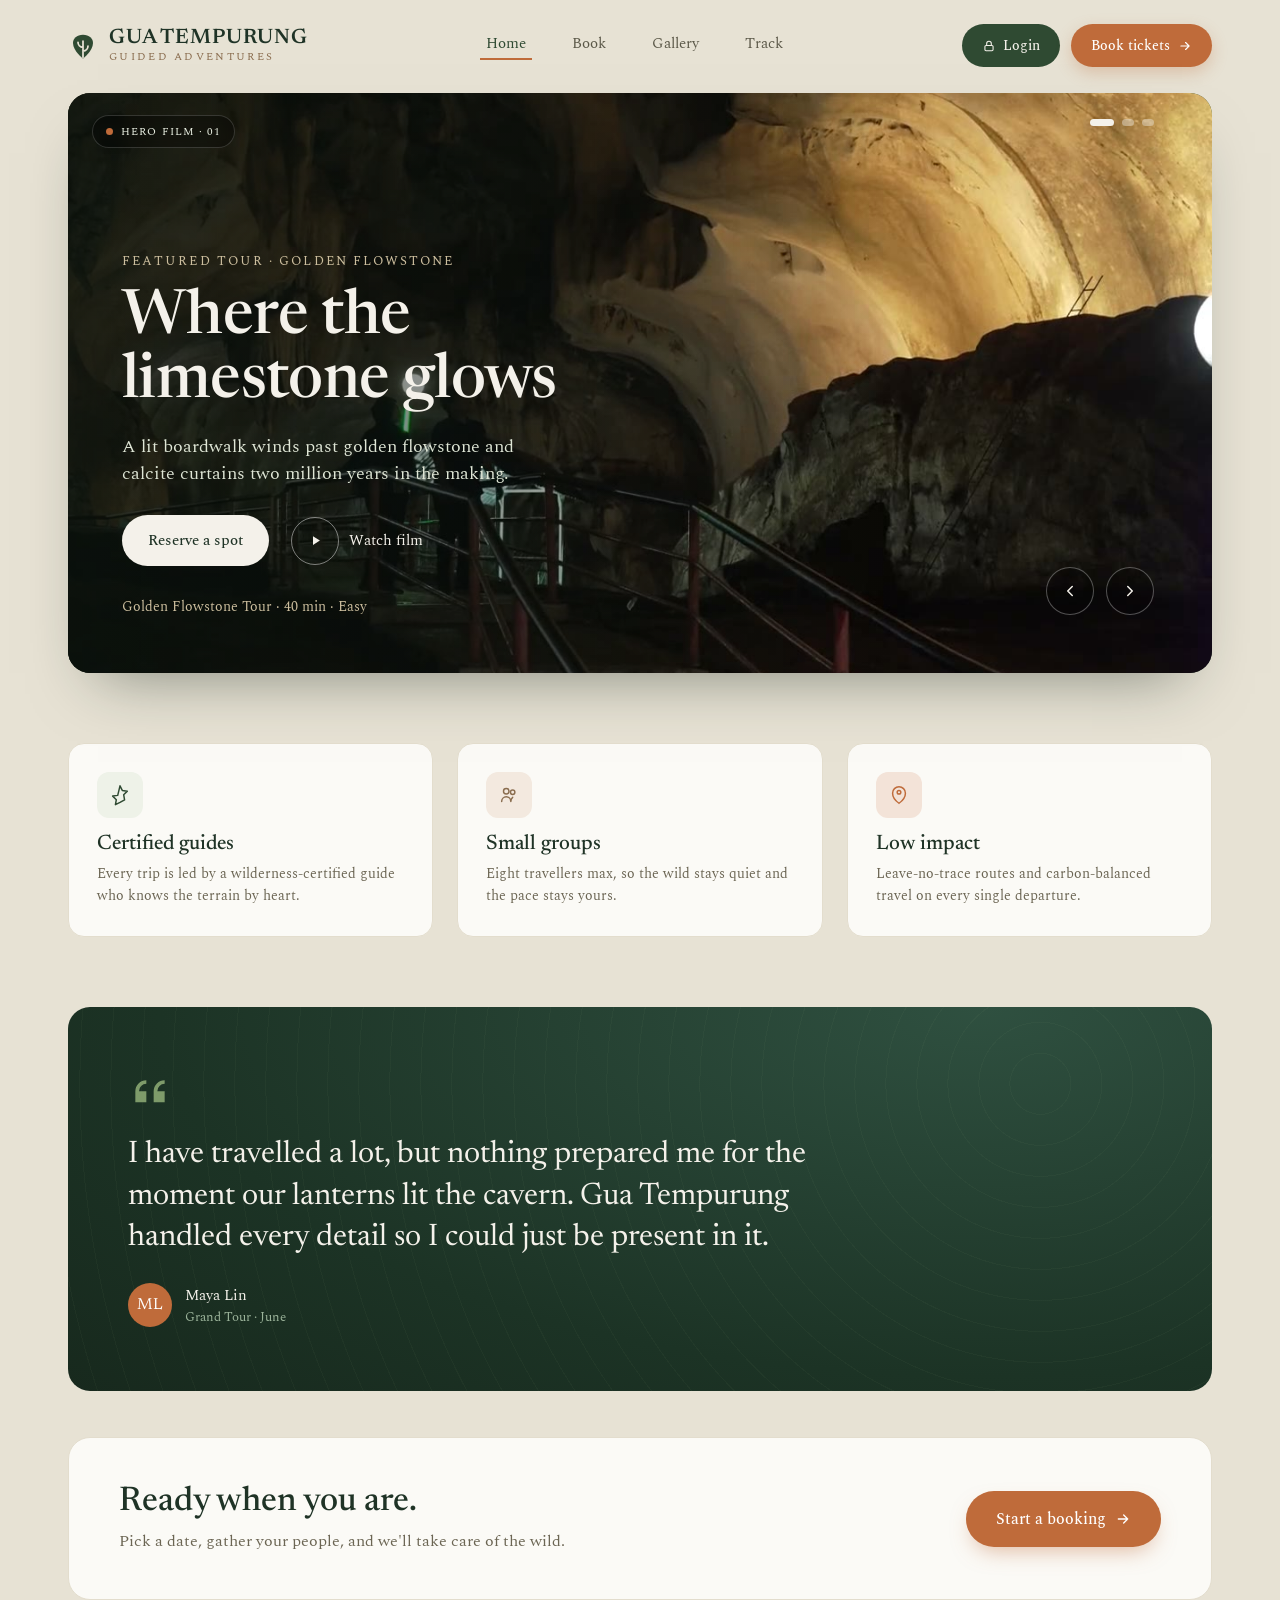
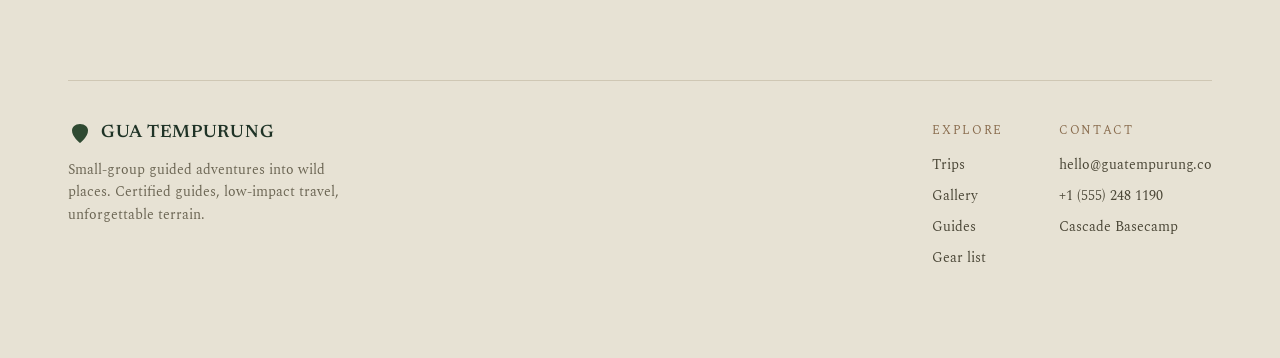
==== commit 57b98475: "[Phase 10/Task 6] Scrub remaining template captions from static HTML === TECHNICAL CHANGES === • ind" ====
--- a/index.html
+++ b/index.html
@@ -50,14 +50,14 @@
           </div>
 
           <div style="position:absolute;left:54px;bottom:56px;max-width:560px;color:#f4f1ea;">
-            <div data-bind="heroKicker" style="font-size:13px;letter-spacing:.16em;text-transform:uppercase;color:#cdbf9f;margin-bottom:16px;">Featured route · Hiking</div>
-            <h1 data-bind="heroTitle" style="font-family:'Newsreader',serif;font-weight:500;font-size:62px;line-height:1.03;margin:0 0 18px;letter-spacing:-.01em;">Above the clouds, on foot</h1>
-            <p data-bind="heroSub" style="font-size:18px;line-height:1.5;color:#dfe6d6;margin:0 0 28px;max-width:440px;">Two days along an exposed alpine ridge, nights under a sky with no city in it.</p>
+            <div data-bind="heroKicker" style="font-size:13px;letter-spacing:.16em;text-transform:uppercase;color:#cdbf9f;margin-bottom:16px;">Featured tour · Golden Flowstone</div>
+            <h1 data-bind="heroTitle" style="font-family:'Newsreader',serif;font-weight:500;font-size:62px;line-height:1.03;margin:0 0 18px;letter-spacing:-.01em;">Where the limestone glows</h1>
+            <p data-bind="heroSub" style="font-size:18px;line-height:1.5;color:#dfe6d6;margin:0 0 28px;max-width:440px;">A lit boardwalk winds past golden flowstone and calcite curtains two million years in the making.</p>
             <div style="display:flex;align-items:center;gap:16px;">
               <button data-action="goBook" style="display:flex;align-items:center;gap:9px;background:#f4f1ea;color:#1f3326;font-size:15px;font-weight:500;padding:14px 26px;border-radius:999px;">Reserve a spot</button>
               <button style="display:flex;align-items:center;gap:10px;color:#f4f1ea;font-size:15px;"><span style="display:flex;align-items:center;justify-content:center;width:48px;height:48px;border-radius:50%;border:1px solid rgba(255,255,255,.45);"><svg width="15" height="15" viewBox="0 0 24 24" fill="#f4f1ea"><path d="M8 5v14l11-7z"/></svg></span>Watch film</button>
             </div>
-            <div data-bind="heroMeta" style="margin-top:30px;font-size:14px;color:#cdbf9f;">Alpine Ridge Trek · 2 days · Challenging</div>
+            <div data-bind="heroMeta" style="margin-top:30px;font-size:14px;color:#cdbf9f;">Golden Flowstone Tour · 40 min · Easy</div>
           </div>
 
           <button data-action="heroPrev" style="position:absolute;right:118px;bottom:58px;width:48px;height:48px;border-radius:50%;border:1px solid rgba(255,255,255,.3);background:rgba(0,0,0,.22);color:#f4f1ea;display:flex;align-items:center;justify-content:center;"><svg width="18" height="18" viewBox="0 0 24 24" fill="none"><path d="M15 18l-6-6 6-6" stroke="currentColor" stroke-width="2" stroke-linecap="round" stroke-linejoin="round"/></svg></button>
@@ -92,10 +92,10 @@
           <div style="position:absolute;inset:0;opacity:.4;background:repeating-radial-gradient(circle at 85% 20%, transparent 0 30px, rgba(168,192,138,.10) 30px 31px);"></div>
           <div style="position:relative;max-width:760px;">
             <svg width="44" height="44" viewBox="0 0 24 24" fill="#7e9b6a" style="margin-bottom:12px;"><path d="M10 11H6a4 4 0 014-4V5a6 6 0 00-6 6v6h6v-6zm10 0h-4a4 4 0 014-4V5a6 6 0 00-6 6v6h6v-6z"/></svg>
-            <p style="font-family:'Newsreader',serif;font-weight:400;font-size:31px;line-height:1.35;color:#f4f1ea;margin:0 0 24px;">I have travelled a lot, but nothing prepared me for standing on that ridge at sunrise. Gua Tempurung handled every detail so I could just be present in it.</p>
+            <p style="font-family:'Newsreader',serif;font-weight:400;font-size:31px;line-height:1.35;color:#f4f1ea;margin:0 0 24px;">I have travelled a lot, but nothing prepared me for the moment our lanterns lit the cavern. Gua Tempurung handled every detail so I could just be present in it.</p>
             <div style="display:flex;align-items:center;gap:13px;">
               <div style="width:44px;height:44px;border-radius:50%;background:#bf6b3a;color:#fff;display:flex;align-items:center;justify-content:center;font-family:'Newsreader',serif;font-size:16px;">ML</div>
-              <div><div style="color:#f4f1ea;font-size:15px;">Maya Lin</div><div style="color:#9bb39a;font-size:13px;">Alpine Ridge Trek · June</div></div>
+              <div><div style="color:#f4f1ea;font-size:15px;">Maya Lin</div><div style="color:#9bb39a;font-size:13px;">Grand Tour · June</div></div>
             </div>
           </div>
         </div>
@@ -321,9 +321,9 @@
             <button class="hero-dot" data-action="heroDot" data-arg="2" style="width:7px;height:7px;border-radius:999px;background:rgba(244,241,234,.42);transition:all .3s;"></button>
           </div>
           <div style="position:absolute;left:22px;right:22px;bottom:26px;color:#f4f1ea;">
-            <div data-bind="heroKicker" style="font-size:11px;letter-spacing:.14em;text-transform:uppercase;color:#cdbf9f;margin-bottom:10px;">Featured route · Hiking</div>
-            <h1 data-bind="heroTitle" style="font-family:'Newsreader',serif;font-weight:500;font-size:38px;line-height:1.04;margin:0 0 12px;">Above the clouds, on foot</h1>
-            <p data-bind="heroSub" style="font-size:14.5px;line-height:1.5;color:#dfe6d6;margin:0 0 18px;">Two days along an exposed alpine ridge, nights under a sky with no city in it.</p>
+            <div data-bind="heroKicker" style="font-size:11px;letter-spacing:.14em;text-transform:uppercase;color:#cdbf9f;margin-bottom:10px;">Featured tour · Golden Flowstone</div>
+            <h1 data-bind="heroTitle" style="font-family:'Newsreader',serif;font-weight:500;font-size:38px;line-height:1.04;margin:0 0 12px;">Where the limestone glows</h1>
+            <p data-bind="heroSub" style="font-size:14.5px;line-height:1.5;color:#dfe6d6;margin:0 0 18px;">A lit boardwalk winds past golden flowstone and calcite curtains two million years in the making.</p>
             <button data-action="goBook" style="display:inline-flex;align-items:center;gap:8px;background:#f4f1ea;color:#1f3326;font-size:14px;font-weight:500;padding:12px 22px;border-radius:999px;">Reserve a spot <svg width="14" height="14" viewBox="0 0 24 24" fill="none"><path d="M5 12h14M13 6l6 6-6 6" stroke="currentColor" stroke-width="2" stroke-linecap="round" stroke-linejoin="round"/></svg></button>
           </div>
         </div>
